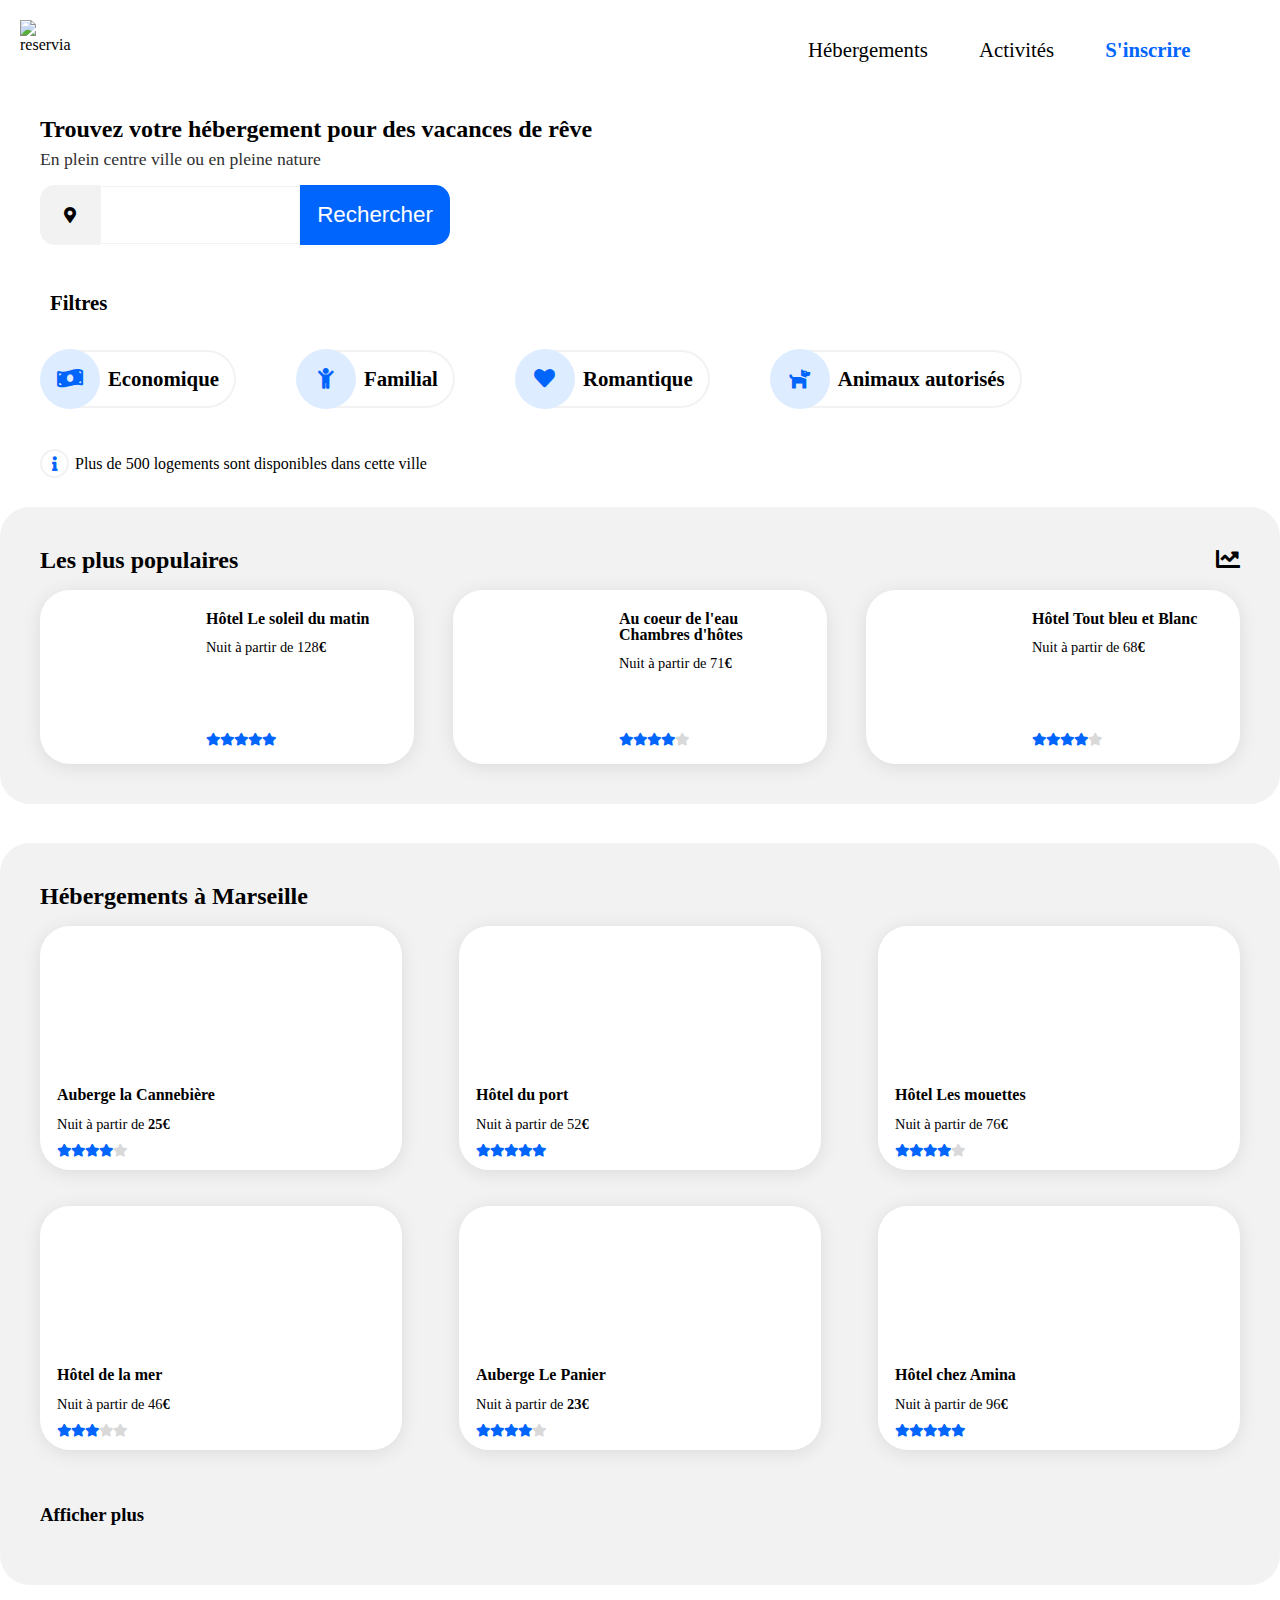
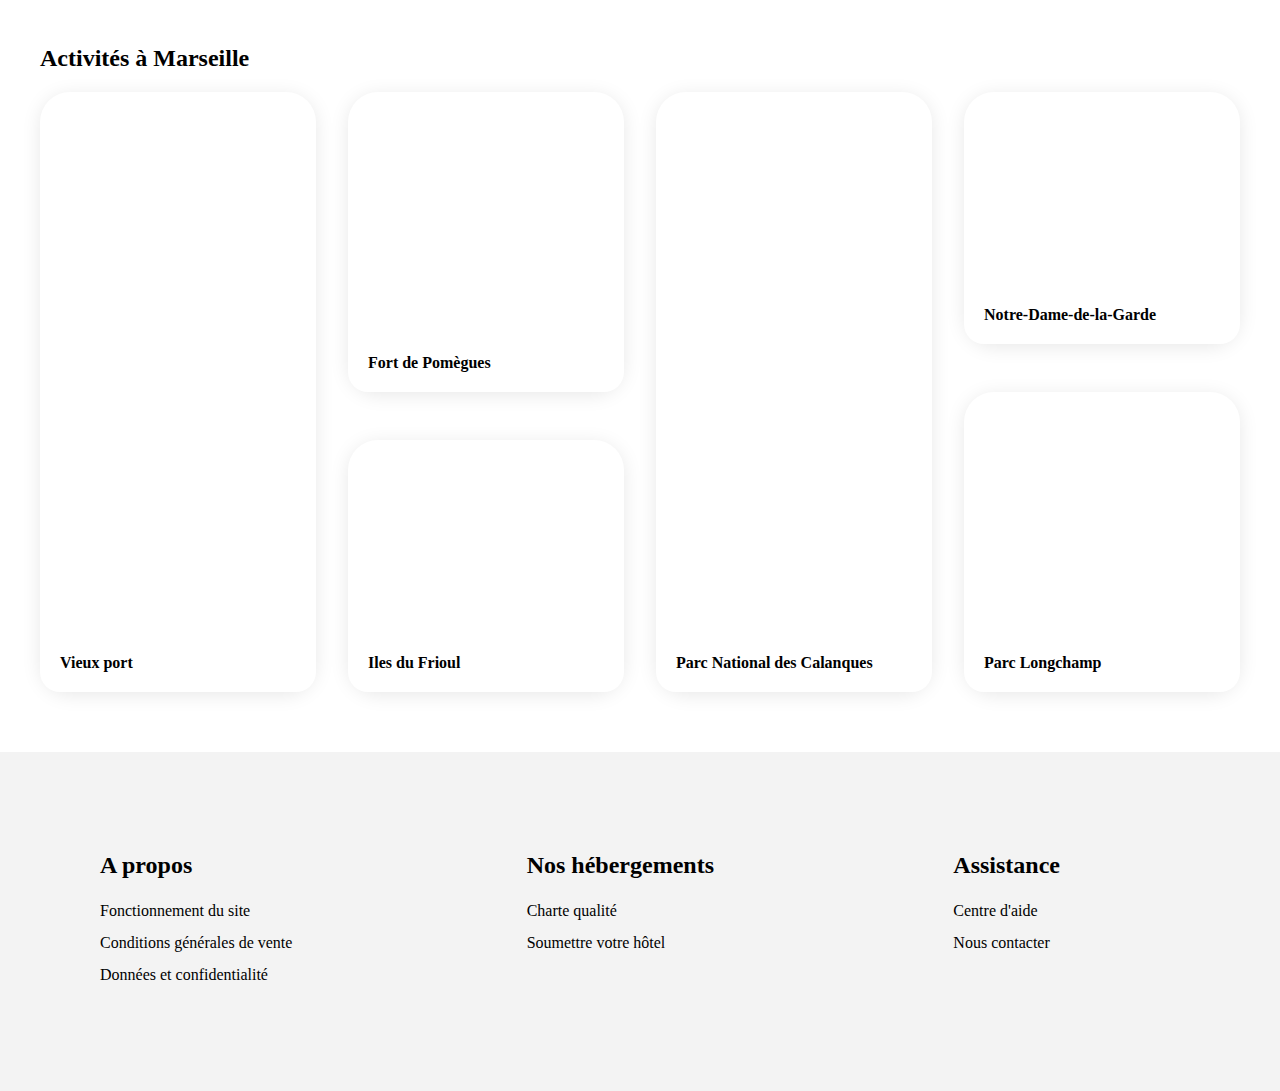
==== index.html @ 56b211d0 "Fin responsive mobile/tablette" ====
<!doctype html>
<html lang="fr">
<head>
  <meta charset="utf-8">
  <meta name="viewport" content="width=device-width,initial-scale=1" /> 
  <title>Réservia</title>
  <link rel="stylesheet" href="style.css">
  <link rel="stylesheet" href="https://cdnjs.cloudflare.com/ajax/libs/font-awesome/5.9.0/css/all.min.css" crossorigin="anonymous"> <!--fontawesome-->
</head>
<header>
    <img id="logo" src="images/logo/Reservia@3x.png" alt="reservia">
    <nav id="nav">
        <a class="menu-link" href="#1" >Hébergements</a>
        <a class="menu-link" href="#2" >Activités</a>
        <a id="inscription" href="#3" >S'inscrire</a>
    </nav>
    <nav id="menu-mobile">
        <div>
            <img id="logo-mobile" src="images/logo/Reservia@3x.png" alt="reservia">
            <a id="inscription-mobile" href="#3" >S'inscrire</a>
        </div>
        <div>
            <a class="menu-link" href="#1" >Hébergements</a>
            <a class="menu-link" href="#2" >Activités</a>
        </div>
    </nav>
</header>
<body>
    <div class="corps">
        <h1>Trouvez votre hébergement pour des vacances de rêve</h1>
        <h2 id="centre-ville">En plein centre ville ou en pleine nature</h2>
        <div id="recherche">
            <div id="pos"><i class="fas fa-map-marker-alt"></i></div>
            <label for="site-search"></label>
            <input type="search" id="site-search" name="q"
            aria-label="Search through site content">
            <button id="btn-rechercher"><span id="search-1">Rechercher</span> <span id="search-2"><i class="fas fa-search"></i></span></button>
        </div>
        <section class="section_filtre">
            <h1 class="filtre_title">Filtres</h1>
            <div class="economique">
                <i class="fas fa-money-bill-wave"></i>
                <p>Economique</p>
            </div>
            <div class="familial">
                <i class="fas fa-child"></i>
                <p>Familial</p>
            </div>
            <div class="romantique">
                <i class="fas fa-heart"></i>
                <p>Romantique</p>
            </div>
            <div class="animaux_autorises">
                <i class="fas fa-dog"></i>
                <p>Animaux autorisés</p>
            </div>
        </section>
        <div class="infos-logements">
            <p class="contain-icone-infos"><i class="fas fa-info" id="icone-infos"></i></p>
            <p>Plus de 500 logements sont disponibles dans cette ville</p>
        </div>
        <div class="part-1" id="1">
            <section class="section_hebergements">
                <h1>Hébergements à Marseille</h1>
                <div class="liste-hebergements">
                    <article>
                        <div id="img-hebergements-1"></div>
                        <div class="description-hebergements">
                            <h2>Auberge la Cannebière</h2>
                            <p>Nuit à partir de <strong>25€</strong></p>
                            <div class="etoiles">
                                <i class="fas fa-star"></i>
                                <i class="fas fa-star"></i>
                                <i class="fas fa-star"></i>
                                <i class="fas fa-star"></i>
                                <div class="etoiles-grises"><i class="fas fa-star"></i></div>
                            </div>
                        </div>
                    </article>
                    <article>
                        <div id="img-hebergements-2"></div>
                        <div class="description-hebergements">
                            <h2>Hôtel du port</h2>
                            <p>Nuit à partir de 52<strong>€</strong></p>
                            <div class="etoiles">
                                <i class="fas fa-star"></i>
                                <i class="fas fa-star"></i>
                                <i class="fas fa-star"></i>
                                <i class="fas fa-star"></i>
                                <i class="fas fa-star"></i>
                            </div>
                        </div>
                    </article>
                    <article>
                        <div id="img-hebergements-3"></div>
                        <div class="description-hebergements">
                            <h2>Hôtel Les mouettes</h2>
                            <p>Nuit à partir de 76<strong>€</strong></p>
                            <div class="etoiles">
                                <i class="fas fa-star"></i>
                                <i class="fas fa-star"></i>
                                <i class="fas fa-star"></i>
                                <i class="fas fa-star"></i>
                                <div class="etoiles-grises"><i class="fas fa-star"></i></div>
                            </div>
                        </div>
                    </article>
                    <article>
                        <div id="img-hebergements-4"></div>
                        <div class="description-hebergements">
                            <h2>Hôtel de la mer</h2>
                            <p>Nuit à partir de 46<strong>€</strong></p>
                            <div class="etoiles">
                                <i class="fas fa-star"></i>
                                <i class="fas fa-star"></i>
                                <i class="fas fa-star"></i>
                                <div class="etoiles-grises"><i class="fas fa-star"></i></div>
                                <div class="etoiles-grises"><i class="fas fa-star"></i></div>
                            </div>
                        </div>
                    </article>
                    <article>
                        <div id="img-hebergements-5"></div>
                        <div class="description-hebergements">
                            <h2>Auberge Le Panier</h2>
                            <p>Nuit à partir de <strong>23€</strong></p>
                            <div class="etoiles">
                                <i class="fas fa-star"></i>
                                <i class="fas fa-star"></i>
                                <i class="fas fa-star"></i>
                                <i class="fas fa-star"></i>
                                <div class="etoiles-grises"><i class="fas fa-star"></i></div>
                            </div>
                        </div>
                    </article>
                    <article>
                        <div id="img-hebergements-6"></div>
                        <div class="description-hebergements">
                            <h2>Hôtel chez Amina</h2>
                            <p>Nuit à partir de 96<strong>€</strong></p>
                            <div class="etoiles">
                                <i class="fas fa-star"></i>
                                <i class="fas fa-star"></i>
                                <i class="fas fa-star"></i>
                                <i class="fas fa-star"></i>
                                <i class="fas fa-star"></i>
                            </div>
                        </div>
                    </article>
                </div>
                <a href="#"><h3>Afficher plus</h3></a>
            </section>
            <section class="section_populaires">
                <div class="header-populaire">
                    <h1>Les plus populaires</h1>
                    <a href="#"><i class="fas fa-chart-line"></i></a>
                </div>
                <div class="liste-populaires">
                    <article>
                        <div id="img-populaires-1"></div>
                        <div class="description-populaires">
                            <h2>Hôtel Le soleil du matin</h2>
                            <p>Nuit à partir de 128<strong>€</strong></p>
                            <div class="etoiles">
                                <i class="fas fa-star"></i>
                                <i class="fas fa-star"></i>
                                <i class="fas fa-star"></i>
                                <i class="fas fa-star"></i>
                                <i class="fas fa-star"></i>
                            </div>
                        </div>
                    </article>
                    <article>
                        <div id="img-populaires-2"></div>
                        <div class="description-populaires">
                            <h2>Au coeur de l'eau Chambres d'hôtes</h2>
                            <p>Nuit à partir de 71<strong>€</strong></p>
                            <div class="etoiles">
                                <i class="fas fa-star"></i>
                                <i class="fas fa-star"></i>
                                <i class="fas fa-star"></i>
                                <i class="fas fa-star"></i>
                                <div class="etoiles-grises"><i class="fas fa-star"></i></div>
                            </div>
                        </div>
                    </article>
                    <article>
                        <div id="img-populaires-3"></div>
                        <div class="description-populaires">
                            <h2>Hôtel Tout bleu et Blanc</h2>
                            <p>Nuit à partir de 68<strong>€</strong></p>
                            <div class="etoiles">
                                <i class="fas fa-star"></i>
                                <i class="fas fa-star"></i>
                                <i class="fas fa-star"></i>
                                <i class="fas fa-star"></i>
                                <div class="etoiles-grises"><i class="fas fa-star"></i></div>
                            </div>
                        </div>
                    </article>
                </div>
            </section>
        </div>
        <div class="part-2" id="2">
            <h2 id="title-act-mars">Activités à Marseille</h2>
            <section class="act-mars">
                <article id="bck-img-act-1" class="art-act">
                    <div class="description-activites">
                        <h2>Vieux port</h2>
                    </div>
                </article>
                <article class="art-act-demi">
                    <div id="bck-img-act-2" class="act-demi-1">
                        <div class="description-activites">
                            <h2>Fort de Pomègues</h2>
                    </div>
                </div>
                <div id="bck-img-act-3" class="act-demi-2">
                    <div class="description-activites">
                        <h2>Iles du Frioul</h2>
                    </div>
                </div>
                </article>
                <article id="bck-img-act-4" class="art-act">
                    <div class="description-activites">
                        <h2>Parc National des Calanques</h2>
                    </div>
                </article>
                <article class="art-act-demi">
                    <div id="bck-img-act-5" class="act-demi-2-2">
                        <div class="description-activites">
                            <h2>Notre-Dame-de-la-Garde</h2>
                        </div>
                    </div>
                    <div id="bck-img-act-6" class="act-demi-1-2">
                        <div class="description-activites">
                            <h2>Parc Longchamp</h2>
                    </div>
                </div>
                </article>
            </section>
        </div>
    </div>
</body>
<footer>
    <nav class="footer-menu">
        <h1>A propos</h1>
        <ul>
            <li><a href="#">Fonctionnement du site</a></li>
            <li><a href="#">Conditions générales de vente</a></li>
            <li><a href="#">Données et confidentialité</a></li>
          </ul>
    </nav>
    <nav class="footer-menu">
        <h1>Nos hébergements</h1>
        <ul>
            <li><a href="#">Charte qualité</a></li>
            <li><a href="#">Soumettre votre hôtel</a></li>
          </ul>   
    </nav>    <nav class="footer-menu">
        <h1>Assistance</h1>
        <ul>
            <li><a href="#">Centre d'aide</a></li>
            <li><a href="#">Nous contacter</a></li>
          </ul>
    </nav>
</footer>
</html>
---- style.css ----
html, header, body, footer {
    margin:0;
    padding:0;
    font-family: 'Raleway';
    max-width: 100vw;
}

/* DEBUT FONTS*/

@font-face {
    font-family: 'Raleway';
    src: url('fonts/Raleway-Regular.ttf') format('truetype');
    font-weight: normal;
    font-style: normal;
}

@font-face {
    font-family: 'Raleway';
    src: url('fonts/Raleway-Bold.ttf') format('truetype');
    font-weight: bold;
    font-style: normal;
}

/* FIN FONTS*/

/*DEBUT HEADER*/

header {
    height:100px;
    display: flex;
    flex-direction: row;
}

#logo {
    height:auto;
    width:auto;
    margin:20px;
    object-fit: contain;
}

#nav {
    width:100%;
    height:100%;
    display: flex;
    flex-direction: row;
    justify-content: flex-end;

}

#nav a {
   height:100%;
   display: flex;
   align-items: center;
   justify-content: center;
   padding:0 2vw 0 2vw;
   font-size: 1.3em;
}

.menu-link, #inscription {
    text-decoration: none;
    color:black;
}
.menu-link:hover, #inscription:hover {
    color:#0065FC;
}

#inscription {
    color:#0065FC;
    margin-right:5vw;
    font-weight: bold;
}

.menu-link:hover {
    border-top: solid #0065FC;
}

/*FIN HEADER*/

/*DEBUT BODY*/

.corps {
    margin: 0 6vw 0 6vw;
}

h1 {
    font-size: 1.5em;
    font-weight: bold;
}

#centre-ville {
    color:rgb(48, 48, 48);
    font-size: 1.1em;
    font-weight: normal;
    margin-top:-10px;
}

#recherche {
    display: flex;
    flex-direction: row;
    align-items: center;   
}

#pos {
    background-color: #f2f2f2;
    width:60px;
    min-width: 60px;
    height:60px;
    display: flex;
    align-items: center;
    justify-content: center;
    border-top-left-radius: 15px;
    border-bottom-left-radius: 15px;
}

#icone-pos {
    width:25%;
    height:auto;
}

#site-search {
    height:58px;
    border-right-style: none;
    border-left-style: none;
    width:13vw; 
    min-width: 200px;
    border:1px solid #f2f2f2;
    font-size:1.1em;
    padding-left:15px;
    font-weight:bold;
}

#btn-rechercher {
    background-color: #0065FC;
    border-top-right-radius: 15px;
    border-bottom-right-radius: 15px;
    width:max-content;
    min-width: 150px;
    height:inherit;
    color:white;
    font-size:1.4em;
    height:60px;
    padding:15px;
    border:none;
}

#btn-rechercher:hover{
    background-color: #3284ff;
    cursor:  pointer;
}

.filtre_title {
    font-size: 1.3em;
    padding: 20px;
    padding-left:10px;
    padding-right:0;
}

.section_filtre {
    display: flex;
    flex-direction: row;
    flex-wrap: wrap; 
    margin-top:1%;
    align-items: center;
}

.economique, .familial, .romantique, .animaux_autorises {
    display: flex;
    align-items: center;
    margin-left:30px;
    height:max-content;
}

.economique .fas, .familial .fas, .romantique .fas, .animaux_autorises .fas {
    padding: 20px;
    color: #0065FC;
    border-radius: 30px;
    background-color:#DEECFF;
    width:20px;
    height:20px;
    display: flex;
    justify-content: center;
    font-size: 1.3em;
    margin-right:-30px;
    z-index:2;
}

.economique:hover .fas, .familial:hover .fas, .romantique:hover .fas, .animaux_autorises:hover .fas {
    background-color:#0065FC;
    color:#DEECFF;
    transition: 0.3s;
}

.economique p, .familial p, .romantique p, .animaux_autorises p {
    padding-left:38px;
    padding-right: 15px;
    padding-top:15px;
    padding-bottom:15px;
    font-weight: bold;
    font-size: 1.3em;
    border:solid #f2f2f2 2px;
    border-left:none;
    border-top-right-radius:30px;
    border-bottom-right-radius:30px;
    z-index:1;
    white-space: nowrap;
    margin:0;
}

#icone-infos {
    border:solid #f2f2f2 2px;
    border-radius: 30px;
    width:25px;
    height:25px;
    color: #0065FC;
    display: flex;
    justify-content: center;
    align-items: center;
    font-size: 0.9em;
}

.contain-icone-infos {
    width:max-content;
    margin-right:0.5%
}

.infos-logements {
    display: flex;
    align-items: center;
    margin-bottom: 1%;
}

.part-1 {
    display: flex;
    flex-direction: row;
}

.section_hebergements {
    background-color:#f2f2f2;
    border-radius: 30px;
    height:650px;
    padding:40px;
    margin-right:3%;
    width:100%;
}

.section_hebergements > h1:nth-child(1) {
    margin-top: 0;
    }

.liste-hebergements  {
    display: flex;
    flex-wrap:wrap;
    justify-content: space-between;
}

.liste-hebergements article {
    width: 29%;
    height: 230px;
    padding:7px;
    margin-bottom:3%;
    background-color: white;
    border-radius: 30px;
    float:left;
}

#img-hebergements-1, #img-hebergements-2, #img-hebergements-3, #img-hebergements-4, #img-hebergements-5, #img-hebergements-6 {
    background-position: center;
    object-fit: cover;
    background-size: cover;
    width:100%;
    height:65%;
    border-top-right-radius: 20px;
    border-top-left-radius: 20px;
}

#img-hebergements-1 {
    background-image: url(images/hebergements/2_large/marcus-loke-WQJvWU_HZFo-unsplash.jpg);
}

#img-hebergements-2 {
    background-image: url(images/hebergements/2_large/fred-kleber-gTbaxaVLvsg-unsplash.jpg);
}

#img-hebergements-3 {
    background-image: url(images/hebergements/2_large/reisetopia-B8WIgxA_PFU-unsplash.jpg);
}

#img-hebergements-4 {
    background-image: url(images/hebergements/2_large/annie-spratt-Eg1qcIitAuA-unsplash.jpg);
}

#img-hebergements-5 {
    background-image: url(images/hebergements/2_large/nicate-lee-kT-ZyaiwBe0-unsplash.jpg);
}

#img-hebergements-6 {
    background-image: url(images/hebergements/2_large/febrian-zakaria-M6S1WvfW68A-unsplash.jpg);
}

.etoiles {
    display: flex;
    flex-direction: row;
    color: #0065FC;
    margin-top: auto;
}

.etoiles-grises {
    display: flex;
    flex-direction: row;
    color: #D9D9DA;
}

.description-hebergements {
    padding-top:0px;
    padding-left:10px;
    padding-bottom:10px;
    padding-right:10px;
    margin:0;
}

.description-hebergements h2 {
    font-size:1em;
    line-height: 1em;
    margin-top:5px;
}

.description-hebergements p {
    font-size:0.9em;
    line-height: 0.9em;
}

.etoiles .fas {
    font-size:0.8em;
}

.section_populaires {
    background-color:#f2f2f2;
    border-radius: 30px;
    height:650px;
    padding:40px;
    width:40%;
}

.section_populaires a, .section_hebergements a {
    color: black;
    text-decoration: none;
}

.liste-populaires  {
    display: flex;
    flex-direction: column;
    justify-content: space-between;
    height: 600px;
}

.header-populaire {
    display: flex;
    flex-direction: row;
    justify-content: space-between;
}

.header-populaire > h1 {
    margin-top: 0;
    }

.header-populaire .fas {
    font-size: 1.5em;
    display: flex;
    align-items: center;
}

#img-populaires-1, #img-populaires-2, #img-populaires-3 {
    width:40%;
    height:100%;
    border-bottom-left-radius: 20px;
    border-top-left-radius: 20px;
    background-size: cover;
    background-position: center;
    
}

#img-populaires-1 {
    background-image: url(images/hebergements/2_large/emile-guillemot-Bj_rcSC5XfE-unsplash.jpg);
}
#img-populaires-2 {
    background-image: url(images/hebergements/2_large/aw-creative-VGs8z60yT2c-unsplash.jpg);
}
#img-populaires-3 {
    background-image: url(images/hebergements/2_large/febrian-zakaria-sjvU0THccQA-unsplash.jpg);
}

.description-populaires {
    display: inline-flex;
    flex-direction: column;
    padding-top:0px;
    padding-left:20px;
    padding-bottom:10px;
    padding-right:10px;
    margin:0;
    width:55%
}

.description-populaires h2 {
    font-size:1em;
    line-height: 1em;
}

.description-populaires p {
    font-size:0.9em;
    line-height: 1em;
    margin-top: 0;
}

.liste-populaires article {
    height: 160px;
    padding:7px;
    background-color: white;
    border-radius: 30px;
    display: flex;
    flex-direction: row;
}

.act-mars {
    display: flex;
    flex-direction: row;
    justify-content: space-between;
    margin-bottom: 5%;
}

#title-act-mars {
  margin-top: 5%;  
}

.art-act {
    height:600px;
    display: flex;
    flex-direction: column;
    justify-content: end;
}

#bck-img-act-1, #bck-img-act-2, #bck-img-act-3, #bck-img-act-4, #bck-img-act-5, #bck-img-act-6 {
    background-position: center;
    background-size: cover; 
    display: flex;
    flex-direction: column-reverse;
    justify-content: end;
    border-radius: 30px;
}

#bck-img-act-2, #bck-img-act-6 {
    height: 50%;
}

#bck-img-act-3, #bck-img-act-5 {
    height: 42%;
}

#bck-img-act-1 {
    background-image:url(images/activites/3_medium/reno-laithienne-QUgJhdY5Fyk-unsplash.jpg) ;
}
#bck-img-act-2 {
    background-image:url(images/activites/3_medium/paul-hermann-QFTrLdQIRhI-unsplash.jpg) ;
}
#bck-img-act-3 {
    background-image:url(images/activites/3_medium/kevin-hikari-rV_Qd1l-VXg-unsplash.jpg) ;
}
#bck-img-act-4 {
    background-image:url(images/activites/3_medium/kilyan-sockalingum-NR8-cBCN3aI-unsplash.jpg) ;
}
#bck-img-act-5 {
    background-image:url(images/activites/3_medium/florian-wehde-xW9e8gdotxI-unsplash.jpg) ;
}
#bck-img-act-6 {
    background-image:url(images/activites/3_medium/lena-paulin-wH2-EJoDcV0-unsplash.jpg) ;
}

.img-activites {
    width:100%;
    height: 100%;
    object-fit: cover;
    border-top-left-radius: 30px;
    border-top-right-radius: 30px;
}

.description-activites {
    padding: 20px;
    background-color: white;
    border-bottom-right-radius: 20px;
    border-bottom-left-radius: 20px;
}

.description-activites h2 {
    font-size: 1em;
    margin: 0;
}

.art-act-demi {
    display: flex;
    flex-direction: column;
    justify-content: space-between;
    height:600px;
}

.img-activites-demi-grand, .img-activites-demi-petit {
    width:100%;
    object-fit: cover;
    border-top-left-radius: 30px;
    border-top-right-radius: 30px;
}

.act-demi-1 {
    height: 50%;
}
.act-demi-1-2 {
    height: 50%;
    justify-content: end;
    display: flex;
    flex-direction: column;
}

.act-demi-2 {
    display: flex;
    flex-direction: column;
    justify-content: end;
    height: 50%;
}
.act-demi-2-2 {
    display: flex;
    flex-direction: column;
    justify-content: start;
    height: 50%;
}

.img-activites-demi-grand {
    height: 80%;
}
.img-activites-demi-petit {
    height: 65%;
}

.art-act, .art-act-demi {
    width: 23%;
    border-radius: 30px;
}

.liste-hebergements article, .liste-populaires article, .art-act, .act-demi-1, .act-demi-2, .act-demi-2-2, .act-demi-1-2 {
    -webkit-box-shadow: 0px 3px 20px -1px rgba(0,0,0,0.1);
    -moz-box-shadow: 0px 3px 20px -1px rgba(0,0,0,0.1);
    box-shadow: 0px 3px 20px -1px rgba(0,0,0,0.1);
}

article:hover, .act-demi-1:hover, .act-demi-2:hover, .act-demi-1-2:hover, .act-demi-2-2:hover, .economique, .familial, .romantique, .animaux_autorises {
    cursor:pointer;
}

.art-act-demi:hover {
    cursor:auto;
}

/*FIN BODY*/

/*DEBUT FOOTER*/

footer {
    background-color: #F3F3F3;
    height:max-content;
    display: flex;
}

.footer-menu {
    width:33%;
    padding-left: 100px;
    padding-top: 100px;
    padding-bottom: 100px;
}

footer h1 {
    margin-top: 0;
}

ul, li {
    margin-left: 0;
    margin-bottom:0;
    padding-left: 0;
    list-style: none;
    line-height: 2em;
  }

footer a {
    color: black;
    text-decoration: none;
}

footer a:hover {
    font-weight: bold;
}

/*FIN FOOTER*/

/*DEBUT RESPONSIVE*/

@media screen and (max-width: 1300px ) {
    .section_hebergements {
        order:2;
        margin-right: 0;
        margin-top:3%;
    }
    .section_activites {
        order:1;
    }
    .filtre_title {
        width:100%;
    }
    .part-1 {
        flex-direction:column;
    }
    .section_populaires, .section_hebergements {
        height:max-content;
        width:inherit;
    }
    .liste-populaires {
        height:max-content;
        flex-direction: row;
    }
    .liste-populaires article {
        width:30%;
    }
    .corps {
        margin:0;
    }
    .economique, .familial, .romantique, .animaux_autorises {
        margin-left:0; 
        margin-right:5%; 
        margin-bottom:2%;
    }
    .corps > h1, .corps > h2, #recherche, .section_filtre, .infos-logements, .part-2 {
        padding-left:40px;
        padding-right:40px;
    }
}

@media screen and (min-width: 768px ) {
    #menu-mobile, #search-2 {
        display: none;
    }
}

@media screen and (max-width: 768px ) {
    #nav {
        display: none;
    }
    header {
        height: 200px; 
    }
    #logo {
        display: none;
    }
    #menu-mobile {
        width:100%;
        height:100%;
        display: flex;
        flex-direction: column;
    }
    #menu-mobile a {
        height:100%;
        display: flex;
        align-items: center;
        justify-content: center;
        padding:0 2vw 0 2vw;
        font-size: 1.3em;
    }
    #logo-mobile {
        height: 70%;
        width:auto;
        margin:20px;
        margin-left: 6vw;
        object-fit: contain;
    }
    #menu-mobile > div:nth-child(1) {
        width: 100%;
        height: 50%;
        display: flex;
        justify-content: space-between;
    }
    #menu-mobile > div:nth-child(1) > a:nth-child(2) {
        width: max-content;
        margin-right: 6vw;
        font-size: 1.2em;
    }
    #menu-mobile > div:nth-child(2) {
        display: flex;
        justify-content: center;
        margin-top: 3%;
        height: 50%;
    }
    #menu-mobile > div:nth-child(2) > a:nth-child(1), #menu-mobile > div:nth-child(2) > a:nth-child(2) {
        width: 50%;
        font-size: 1.2em;
        border-bottom: solid#f2f2f2;
        border-top:none;
    }
    #menu-mobile > div:nth-child(2) > a:nth-child(1):hover, #menu-mobile > div:nth-child(2) > a:nth-child(2):hover {
        border-bottom: 2px solid #0065FC;
    }
    .corps {
        margin-top:5%;
    }

    .section_hebergements {
        order:2;
        margin-right: 0;
        margin-top:3%;
        background-color: white;
    }
    .section_activites {
        order:1;
    }
    footer{
        flex-direction: column;
        padding-bottom: 50px;
    }
    .footer-menu {
        width:auto;
        padding-bottom: 0;
        padding-left: 10%;
        padding-top:10%;
    }
    #search-2 {
        display: none;
    }
    .liste-populaires {
        flex-direction: column;
    }
    .liste-populaires article {
        width:100%;
        margin-bottom:5%;
    }
    .section_populaires {
        border-radius: 0;
    }
    .act-mars {
        flex-wrap: wrap;
    }
    .part-2 article {
        width:48%;
        margin-bottom:5%;
    }
    .liste-hebergements {
        flex-direction: column;
     }
     .liste-populaires article {
         width:inherit;
     }
     .liste-hebergements article {
         width:inherit;
     }
     .section_hebergements {
         padding:5%;
     }
}

@media screen and (max-width: 425px ) {
    #search-1 {
        display: none;
    }
    #search-2 {
        display: block;
    }
    #btn-rechercher {
        width:60px;
        min-width: 60px;
    }
    #site-search {
        width:100%;
    }
    #pos {
        width:60px;
    }
    #site-search {
        width: 100%; 
        min-width: 0;
    }
    .corps > h1, .corps > h2, #recherche, .section_filtre, .infos-logements, .part-2 {
        padding-left:5%;
        padding-right:5%;
    }
    .section_populaires {
        padding:5%;
    }
    .liste-populaires article {
        width:inherit;
    }
    #menu-mobile > div:nth-child(2) > a:nth-child(1), #menu-mobile > div:nth-child(2) > a:nth-child(2) {
        font-size :0.9em;
        height:50px;
    }
    #menu-mobile > div:nth-child(2) {
        height:20%;
        margin-top:0;
    }
    #logo-mobile {
        width:30%;
        margin:3%;
    }
    #menu-mobile > div:nth-child(1) {
        height:70px;
    }
    #menu-mobile > div:nth-child(1) > a:nth-child(2) {
        font-size: 0.9em;
    }
    #menu-mobile {
        height:max-content;
    }
    header {
        height:max-content;
    }
    .part-2 article {
        width:100%;
    }
    #bck-img-act-1, #bck-img-act-2, #bck-img-act-3, #bck-img-act-4, #bck-img-act-5, #bck-img-act-6{
        height:244px;
    }
    .art-act-demi {
        height:max-content;
    }
    .part-2 article {
        margin-bottom: 10%;
    }
    #bck-img-act-2, #bck-img-act-5 {
        margin-bottom: 10%;
    }
    .liste-hebergements article {
        margin-top: 5%;
    }
}

#inscription-mobile {
    text-decoration: none;
    color:black;
}
#inscription-mobile:hover {
    color:#0065FC;
}

#inscription-mobile {
    color:#0065FC;
    margin-right:5vw;
    font-weight: bold;
}
/*FIN RESPONSIVE*/

/* responsive fonctionne mais pas en selectionnant "ipad", "iphone" etc --> viewport */
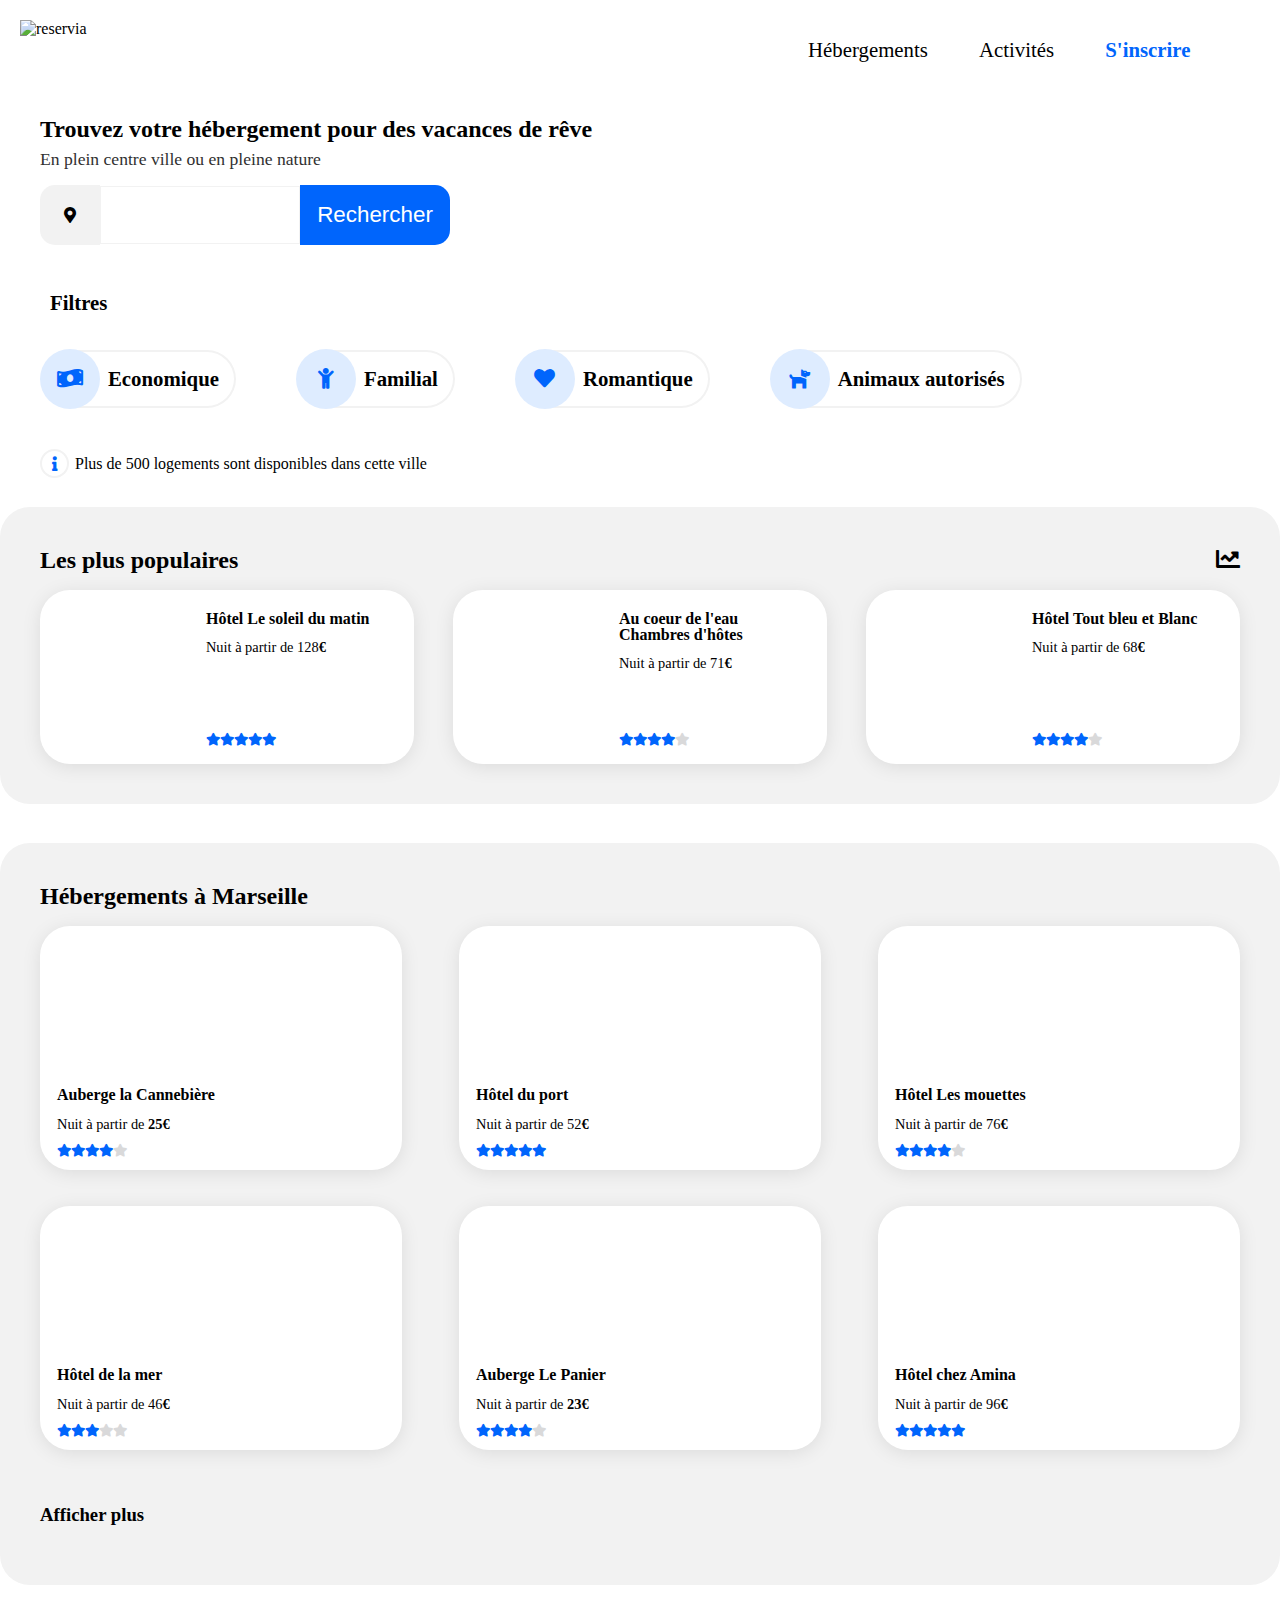
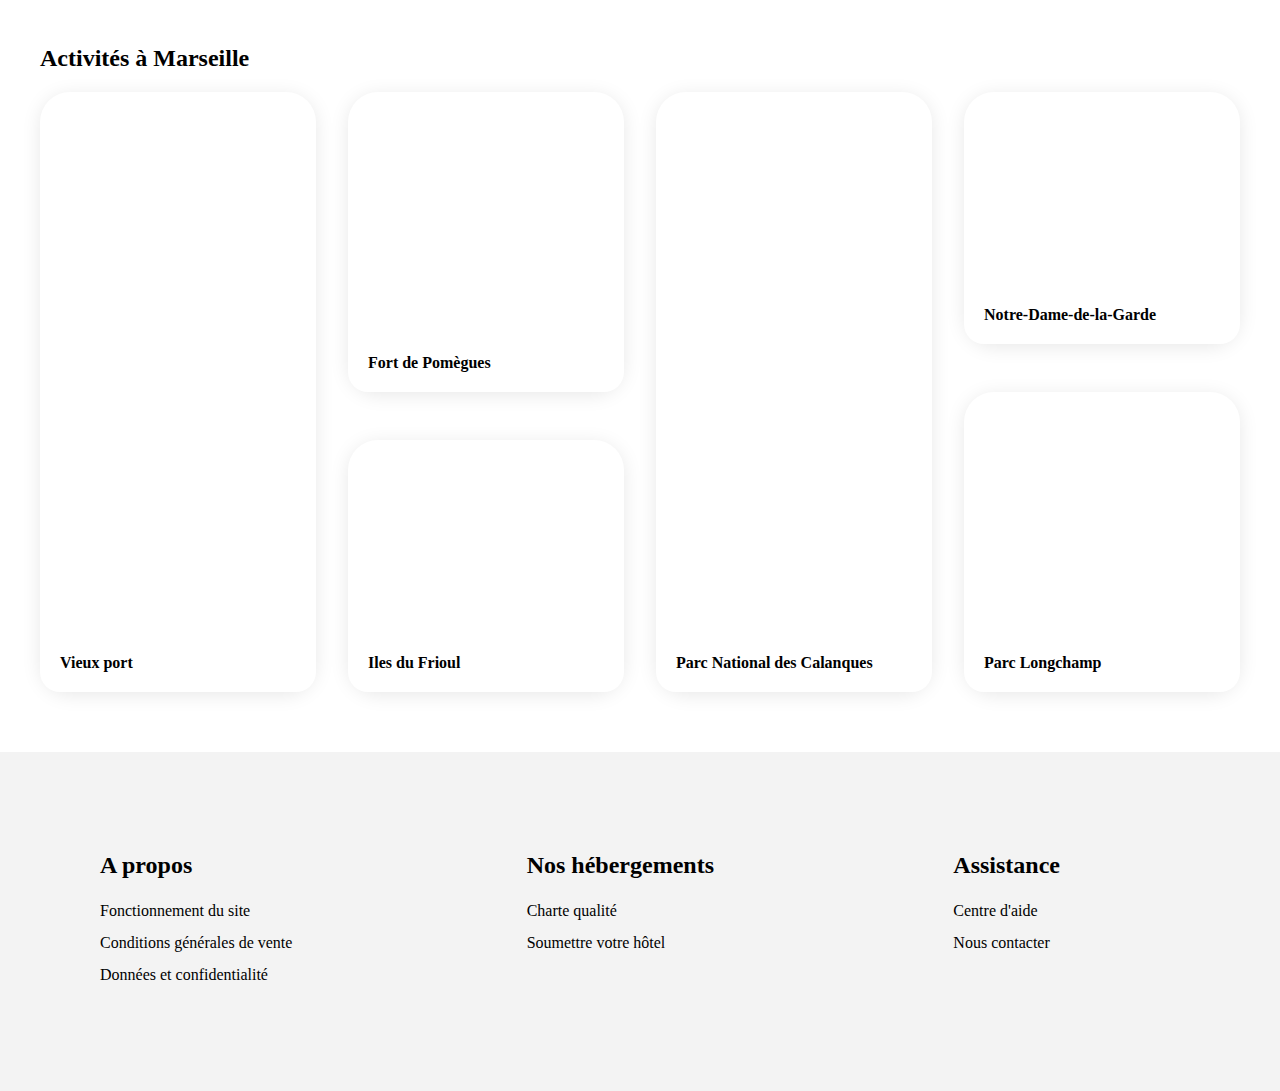
==== commit 93d1face: "Corrections" ====
--- a/index.html
+++ b/index.html
@@ -1,11 +1,30 @@
 <!doctype html>
 <html lang="fr">
 <head>
-  <meta charset="utf-8">
-  <meta name="viewport" content="width=device-width,initial-scale=1" /> 
-  <title>Réservia</title>
-  <link rel="stylesheet" href="style.css">
-  <link rel="stylesheet" href="https://cdnjs.cloudflare.com/ajax/libs/font-awesome/5.9.0/css/all.min.css" crossorigin="anonymous"> <!--fontawesome-->
+    <meta charset="utf-8">
+    <meta name="viewport" content="width=device-width,initial-scale=1" /> 
+    <title>Réservia</title>
+    <link rel="stylesheet" href="style.css">
+    <link rel="stylesheet" href="https://cdnjs.cloudflare.com/ajax/libs/font-awesome/5.9.0/css/all.min.css" crossorigin="anonymous"> <!--fontawesome-->
+    <!--Début favicon-->
+    <link rel="apple-touch-icon" sizes="57x57" href="images/fav/apple-icon-57x57.png">
+    <link rel="apple-touch-icon" sizes="60x60" href="images/fav/apple-icon-60x60.png">
+    <link rel="apple-touch-icon" sizes="72x72" href="images/fav/apple-icon-72x72.png">
+    <link rel="apple-touch-icon" sizes="76x76" href="images/fav/apple-icon-76x76.png">
+    <link rel="apple-touch-icon" sizes="114x114" href="images/fav/apple-icon-114x114.png">
+    <link rel="apple-touch-icon" sizes="120x120" href="images/fav/apple-icon-120x120.png">
+    <link rel="apple-touch-icon" sizes="144x144" href="images/fav/apple-icon-144x144.png">
+    <link rel="apple-touch-icon" sizes="152x152" href="images/fav/apple-icon-152x152.png">
+    <link rel="apple-touch-icon" sizes="180x180" href="images/fav/apple-icon-180x180.png">
+    <link rel="icon" type="image/png" sizes="192x192"  href="images/fav/android-icon-192x192.png">
+    <link rel="icon" type="image/png" sizes="32x32" href="images/fav/favicon-32x32.png">
+    <link rel="icon" type="image/png" sizes="96x96" href="images/fav/favicon-96x96.png">
+    <link rel="icon" type="image/png" sizes="16x16" href="images/fav/favicon-16x16.png">
+    <link rel="manifest" href="images/fav/manifest.json">
+    <meta name="msapplication-TileColor" content="#ffffff">
+    <meta name="msapplication-TileImage" content="images/fav/ms-icon-144x144.png">
+    <meta name="theme-color" content="#ffffff">
+    <!--Fin favicon-->
 </head>
 <header>
     <img id="logo" src="images/logo/Reservia@3x.png" alt="reservia">
--- a/style.css
+++ b/style.css
@@ -7,6 +7,7 @@
 
 /* DEBUT FONTS*/
 
+/*Regular*/
 @font-face {
     font-family: 'Raleway';
     src: url('fonts/Raleway-Regular.ttf') format('truetype');
@@ -14,6 +15,7 @@
     font-style: normal;
 }
 
+/*Bold*/
 @font-face {
     font-family: 'Raleway';
     src: url('fonts/Raleway-Bold.ttf') format('truetype');
@@ -274,27 +276,27 @@
 }
 
 #img-hebergements-1 {
-    background-image: url(images/hebergements/2_large/marcus-loke-WQJvWU_HZFo-unsplash.jpg);
+    background-image: url(images/hebergements/3_medium/marcus-loke-WQJvWU_HZFo-unsplash.jpg);
 }
 
 #img-hebergements-2 {
-    background-image: url(images/hebergements/2_large/fred-kleber-gTbaxaVLvsg-unsplash.jpg);
+    background-image: url(images/hebergements/3_medium/fred-kleber-gTbaxaVLvsg-unsplash.jpg);
 }
 
 #img-hebergements-3 {
-    background-image: url(images/hebergements/2_large/reisetopia-B8WIgxA_PFU-unsplash.jpg);
+    background-image: url(images/hebergements/3_medium/reisetopia-B8WIgxA_PFU-unsplash.jpg);
 }
 
 #img-hebergements-4 {
-    background-image: url(images/hebergements/2_large/annie-spratt-Eg1qcIitAuA-unsplash.jpg);
+    background-image: url(images/hebergements/3_medium/annie-spratt-Eg1qcIitAuA-unsplash.jpg);
 }
 
 #img-hebergements-5 {
-    background-image: url(images/hebergements/2_large/nicate-lee-kT-ZyaiwBe0-unsplash.jpg);
+    background-image: url(images/hebergements/3_medium/nicate-lee-kT-ZyaiwBe0-unsplash.jpg);
 }
 
 #img-hebergements-6 {
-    background-image: url(images/hebergements/2_large/febrian-zakaria-M6S1WvfW68A-unsplash.jpg);
+    background-image: url(images/hebergements/3_medium/febrian-zakaria-M6S1WvfW68A-unsplash.jpg);
 }
 
 .etoiles {
@@ -380,13 +382,13 @@
 }
 
 #img-populaires-1 {
-    background-image: url(images/hebergements/2_large/emile-guillemot-Bj_rcSC5XfE-unsplash.jpg);
+    background-image: url(images/hebergements/3_medium/emile-guillemot-Bj_rcSC5XfE-unsplash.jpg);
 }
 #img-populaires-2 {
-    background-image: url(images/hebergements/2_large/aw-creative-VGs8z60yT2c-unsplash.jpg);
+    background-image: url(images/hebergements/3_medium/aw-creative-VGs8z60yT2c-unsplash.jpg);
 }
 #img-populaires-3 {
-    background-image: url(images/hebergements/2_large/febrian-zakaria-sjvU0THccQA-unsplash.jpg);
+    background-image: url(images/hebergements/3_medium/febrian-zakaria-sjvU0THccQA-unsplash.jpg);
 }
 
 .description-populaires {
@@ -557,6 +559,10 @@
     cursor:auto;
 }
 
+#logo {
+    width:30%;
+}
+
 /*FIN BODY*/
 
 /*DEBUT FOOTER*/
@@ -599,6 +605,7 @@
 
 /*DEBUT RESPONSIVE*/
 
+/*Desktop*/
 @media screen and (max-width: 1300px ) {
     .section_hebergements {
         order:2;
@@ -639,12 +646,12 @@
     }
 }
 
+/*Tablette*/
 @media screen and (min-width: 768px ) {
     #menu-mobile, #search-2 {
         display: none;
     }
 }
-
 @media screen and (max-width: 768px ) {
     #nav {
         display: none;
@@ -759,6 +766,7 @@
      }
 }
 
+/*Mobile*/
 @media screen and (max-width: 425px ) {
     #search-1 {
         display: none;
@@ -832,6 +840,53 @@
     .liste-hebergements article {
         margin-top: 5%;
     }
+
+    /*Changement résolution-img*/
+    #img-hebergements-1 {
+        background-image: url(images/hebergements/4_small/marcus-loke-WQJvWU_HZFo-unsplash.jpg);
+    }
+    #img-hebergements-2 {
+        background-image: url(images/hebergements/4_small/fred-kleber-gTbaxaVLvsg-unsplash.jpg);
+    }
+    #img-hebergements-3 {
+        background-image: url(images/hebergements/4_small/reisetopia-B8WIgxA_PFU-unsplash.jpg);
+    }
+    #img-hebergements-4 {
+        background-image: url(images/hebergements/4_small/annie-spratt-Eg1qcIitAuA-unsplash.jpg);
+    }
+    #img-hebergements-5 {
+        background-image: url(images/hebergements/4_small/nicate-lee-kT-ZyaiwBe0-unsplash.jpg);
+    }
+    #img-hebergements-6 {
+        background-image: url(images/hebergements/4_small/febrian-zakaria-M6S1WvfW68A-unsplash.jpg);
+    }
+    #img-populaires-1 {
+        background-image: url(images/hebergements/4_small/emile-guillemot-Bj_rcSC5XfE-unsplash.jpg);
+    }
+    #img-populaires-2 {
+        background-image: url(images/hebergements/4_small/aw-creative-VGs8z60yT2c-unsplash.jpg);
+    }
+    #img-populaires-3 {
+        background-image: url(images/hebergements/4_small/febrian-zakaria-sjvU0THccQA-unsplash.jpg);
+    }
+    #bck-img-act-1 {
+        background-image:url(images/activites/4_small/reno-laithienne-QUgJhdY5Fyk-unsplash.jpg) ;
+    }
+    #bck-img-act-2 {
+        background-image:url(images/activites/4_small/paul-hermann-QFTrLdQIRhI-unsplash.jpg) ;
+    }
+    #bck-img-act-3 {
+        background-image:url(images/activites/4_small/kevin-hikari-rV_Qd1l-VXg-unsplash.jpg) ;
+    }
+    #bck-img-act-4 {
+        background-image:url(images/activites/4_small/kilyan-sockalingum-NR8-cBCN3aI-unsplash.jpg) ;
+    }
+    #bck-img-act-5 {
+        background-image:url(images/activites/4_small/florian-wehde-xW9e8gdotxI-unsplash.jpg) ;
+    }
+    #bck-img-act-6 {
+        background-image:url(images/activites/4_small/lena-paulin-wH2-EJoDcV0-unsplash.jpg) ;
+    }
 }
 
 #inscription-mobile {
@@ -841,12 +896,9 @@
 #inscription-mobile:hover {
     color:#0065FC;
 }
-
 #inscription-mobile {
     color:#0065FC;
     margin-right:5vw;
     font-weight: bold;
 }
-/*FIN RESPONSIVE*/
-
-/* responsive fonctionne mais pas en selectionnant "ipad", "iphone" etc --> viewport */+/*FIN RESPONSIVE*/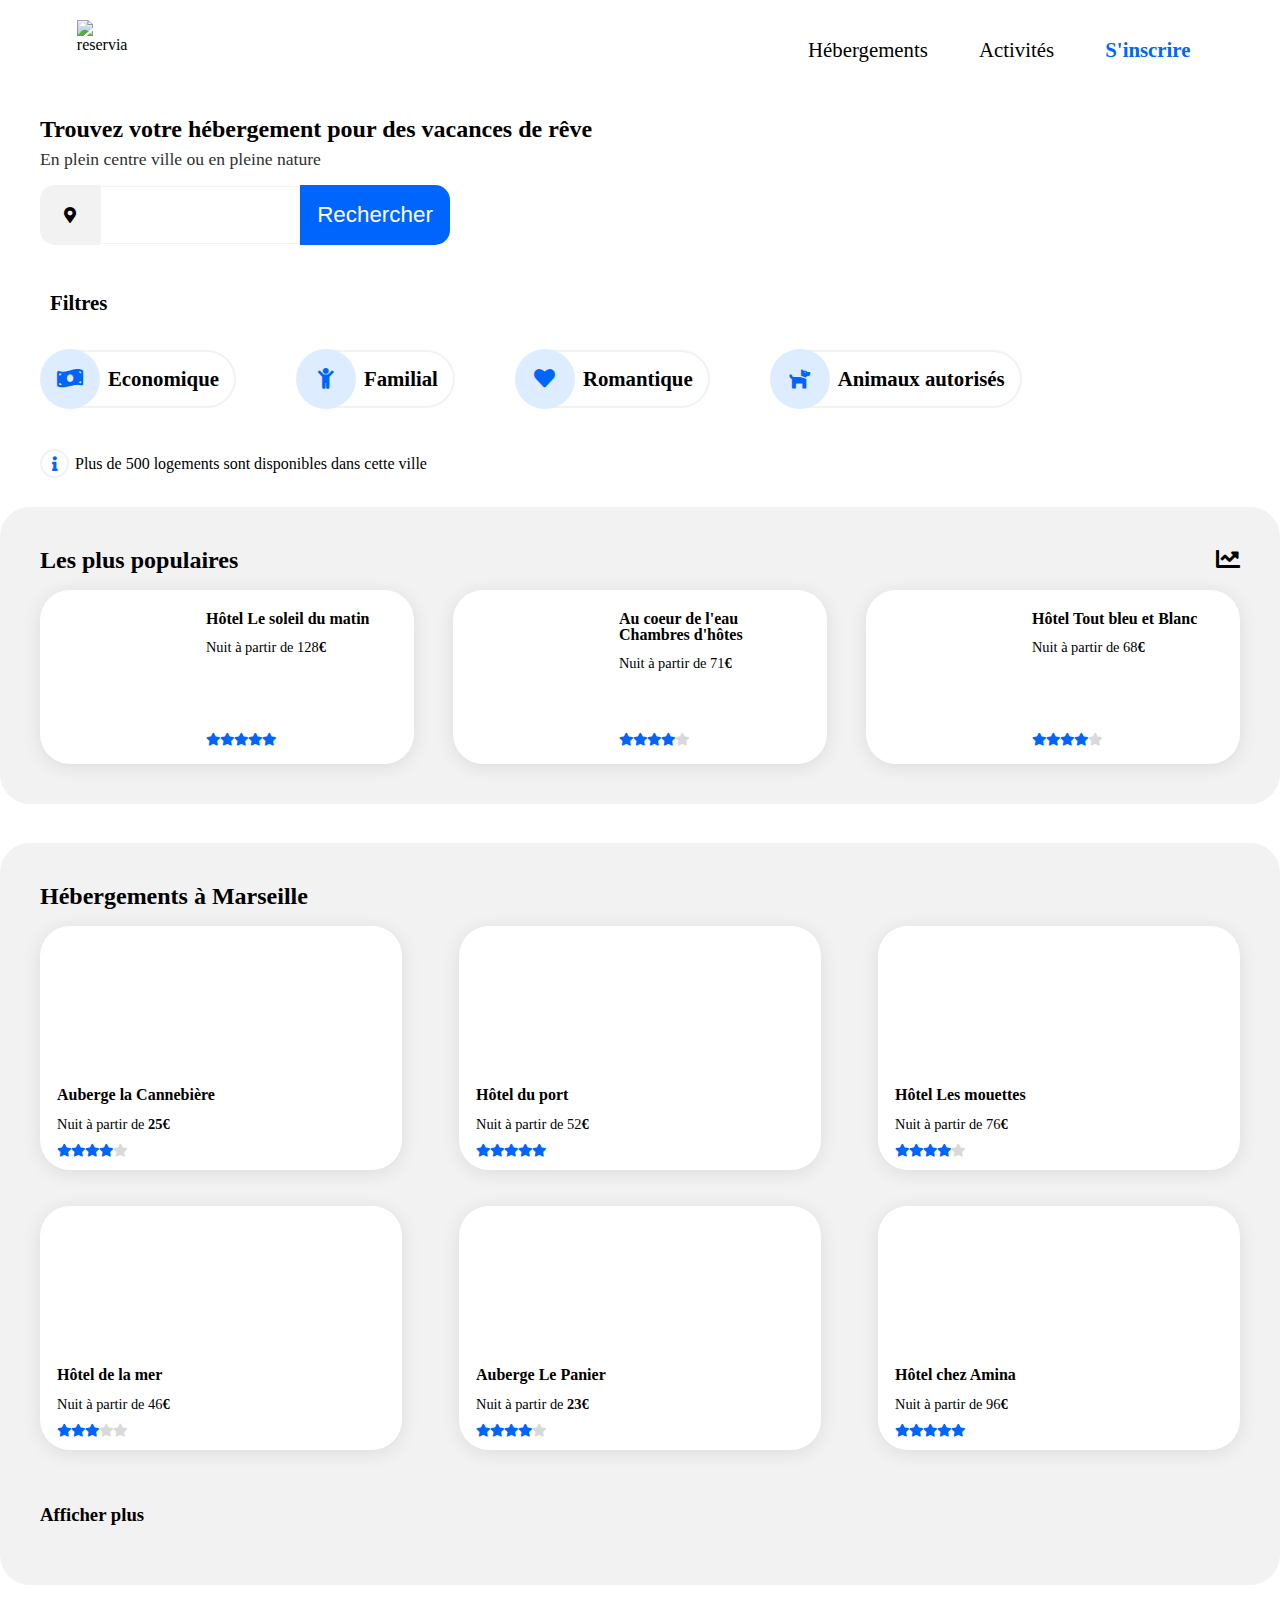
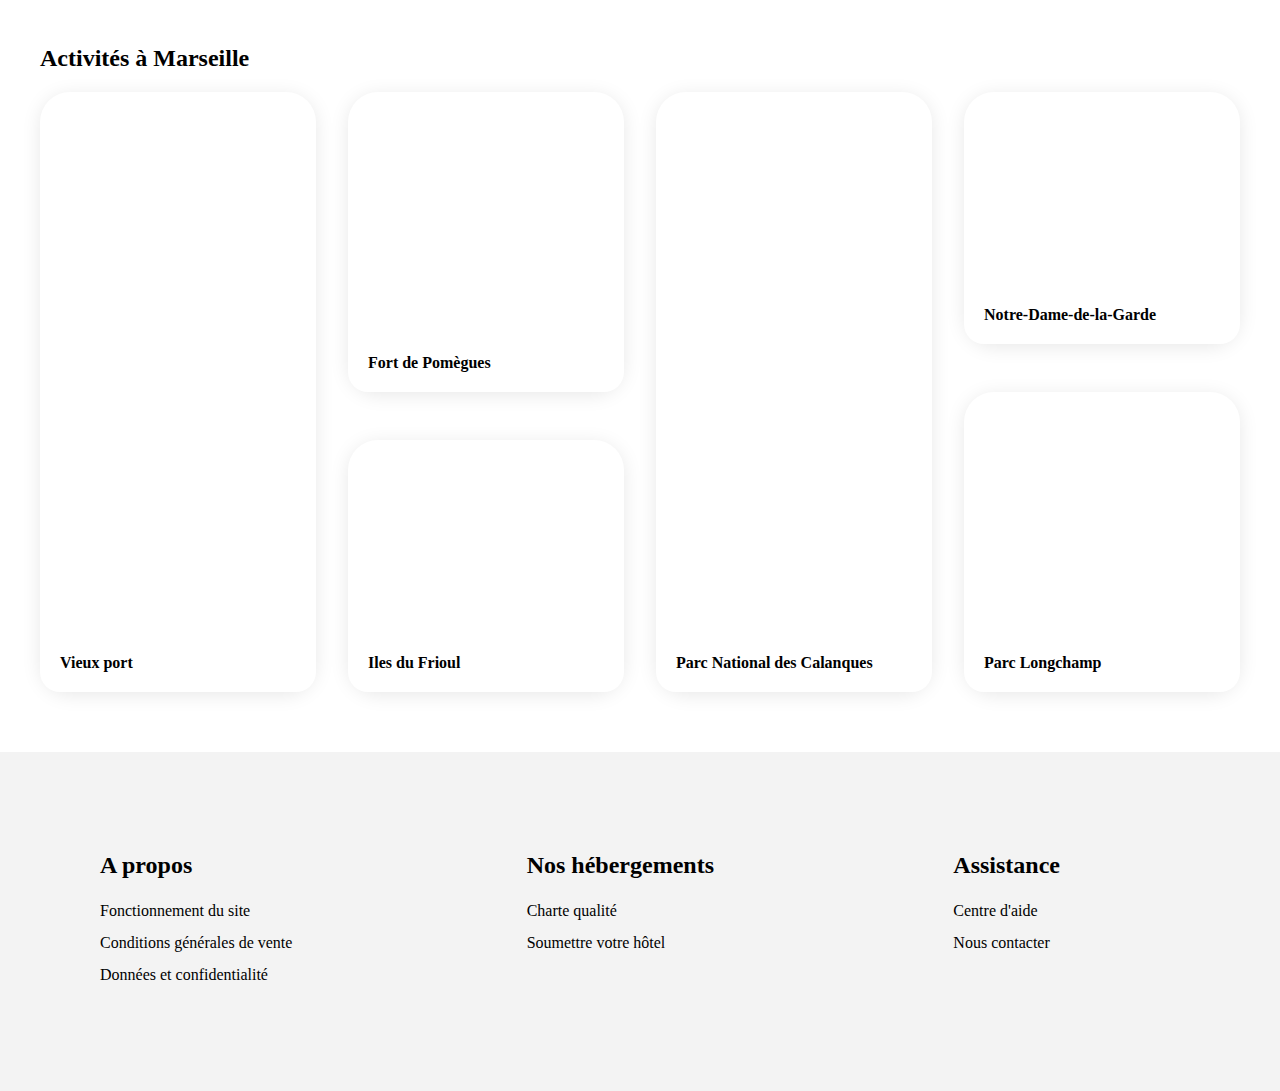
==== commit a2f9112c: "Réglage logo & mineurs" ====
--- a/index.html
+++ b/index.html
@@ -20,7 +20,6 @@
     <link rel="icon" type="image/png" sizes="32x32" href="images/fav/favicon-32x32.png">
     <link rel="icon" type="image/png" sizes="96x96" href="images/fav/favicon-96x96.png">
     <link rel="icon" type="image/png" sizes="16x16" href="images/fav/favicon-16x16.png">
-    <link rel="manifest" href="images/fav/manifest.json">
     <meta name="msapplication-TileColor" content="#ffffff">
     <meta name="msapplication-TileImage" content="images/fav/ms-icon-144x144.png">
     <meta name="theme-color" content="#ffffff">
@@ -33,7 +32,7 @@
         <a class="menu-link" href="#2" >Activités</a>
         <a id="inscription" href="#3" >S'inscrire</a>
     </nav>
-    <nav id="menu-mobile">
+    <nav id="menu-mobile"> <!--Début menu mobile/tablette-->
         <div>
             <img id="logo-mobile" src="images/logo/Reservia@3x.png" alt="reservia">
             <a id="inscription-mobile" href="#3" >S'inscrire</a>
@@ -42,20 +41,19 @@
             <a class="menu-link" href="#1" >Hébergements</a>
             <a class="menu-link" href="#2" >Activités</a>
         </div>
-    </nav>
+    </nav> <!--Fin menu mobile/tablette-->
 </header>
 <body>
     <div class="corps">
         <h1>Trouvez votre hébergement pour des vacances de rêve</h1>
         <h2 id="centre-ville">En plein centre ville ou en pleine nature</h2>
-        <div id="recherche">
+        <div id="recherche"> <!--Search bar-->
             <div id="pos"><i class="fas fa-map-marker-alt"></i></div>
             <label for="site-search"></label>
-            <input type="search" id="site-search" name="q"
-            aria-label="Search through site content">
-            <button id="btn-rechercher"><span id="search-1">Rechercher</span> <span id="search-2"><i class="fas fa-search"></i></span></button>
-        </div>
-        <section class="section_filtre">
+            <input type="search" id="site-search" name="q" aria-label="Search through site content">
+            <button id="btn-rechercher"><span id="search-1">Rechercher</span> <span id="search-2"><i class="fas fa-search"></i></span></button><!--Bouton de recherche-->
+        </div>
+        <section class="section_filtre"> <!--Filtes-->
             <h1 class="filtre_title">Filtres</h1>
             <div class="economique">
                 <i class="fas fa-money-bill-wave"></i>
@@ -79,6 +77,7 @@
             <p>Plus de 500 logements sont disponibles dans cette ville</p>
         </div>
         <div class="part-1" id="1">
+            <!--Début hébergements-->
             <section class="section_hebergements">
                 <h1>Hébergements à Marseille</h1>
                 <div class="liste-hebergements">
@@ -169,6 +168,8 @@
                 </div>
                 <a href="#"><h3>Afficher plus</h3></a>
             </section>
+            <!--Fin hébergements-->
+            <!--Début populaires-->
             <section class="section_populaires">
                 <div class="header-populaire">
                     <h1>Les plus populaires</h1>
@@ -219,9 +220,11 @@
                     </article>
                 </div>
             </section>
+            <!--Fin populaires-->
         </div>
         <div class="part-2" id="2">
             <h2 id="title-act-mars">Activités à Marseille</h2>
+            <!--Début activités-->
             <section class="act-mars">
                 <article id="bck-img-act-1" class="art-act">
                     <div class="description-activites">
@@ -254,10 +257,11 @@
                     <div id="bck-img-act-6" class="act-demi-1-2">
                         <div class="description-activites">
                             <h2>Parc Longchamp</h2>
-                    </div>
-                </div>
+                        </div>
+                    </div>
                 </article>
             </section>
+            <!--Fin activités-->
         </div>
     </div>
 </body>
@@ -268,20 +272,21 @@
             <li><a href="#">Fonctionnement du site</a></li>
             <li><a href="#">Conditions générales de vente</a></li>
             <li><a href="#">Données et confidentialité</a></li>
-          </ul>
+        </ul>
     </nav>
     <nav class="footer-menu">
         <h1>Nos hébergements</h1>
         <ul>
             <li><a href="#">Charte qualité</a></li>
             <li><a href="#">Soumettre votre hôtel</a></li>
-          </ul>   
-    </nav>    <nav class="footer-menu">
+        </ul>   
+    </nav>    
+    <nav class="footer-menu">
         <h1>Assistance</h1>
         <ul>
             <li><a href="#">Centre d'aide</a></li>
             <li><a href="#">Nous contacter</a></li>
-          </ul>
+        </ul>
     </nav>
 </footer>
 </html>--- a/style.css
+++ b/style.css
@@ -560,7 +560,9 @@
 }
 
 #logo {
-    width:30%;
+    width: max-content;
+    margin-left: 6vw;
+    object-position: left;
 }
 
 /*FIN BODY*/
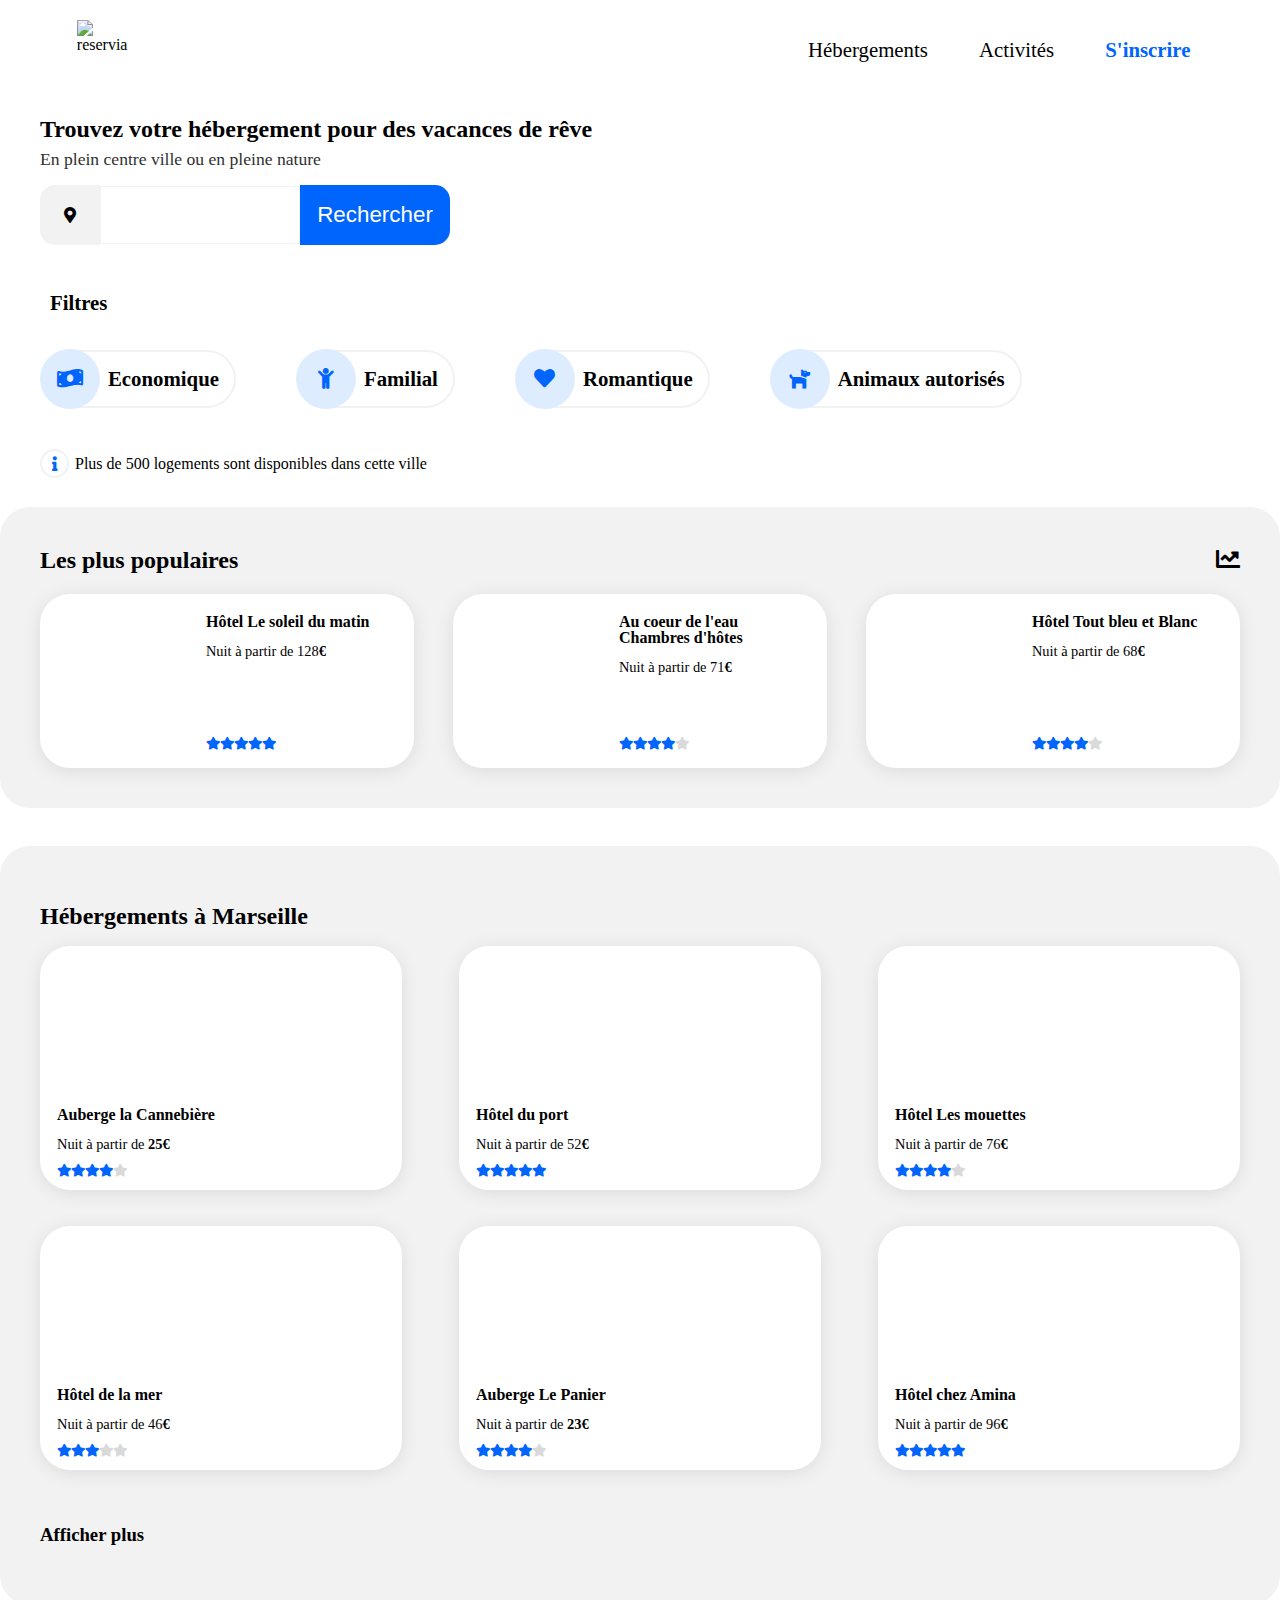
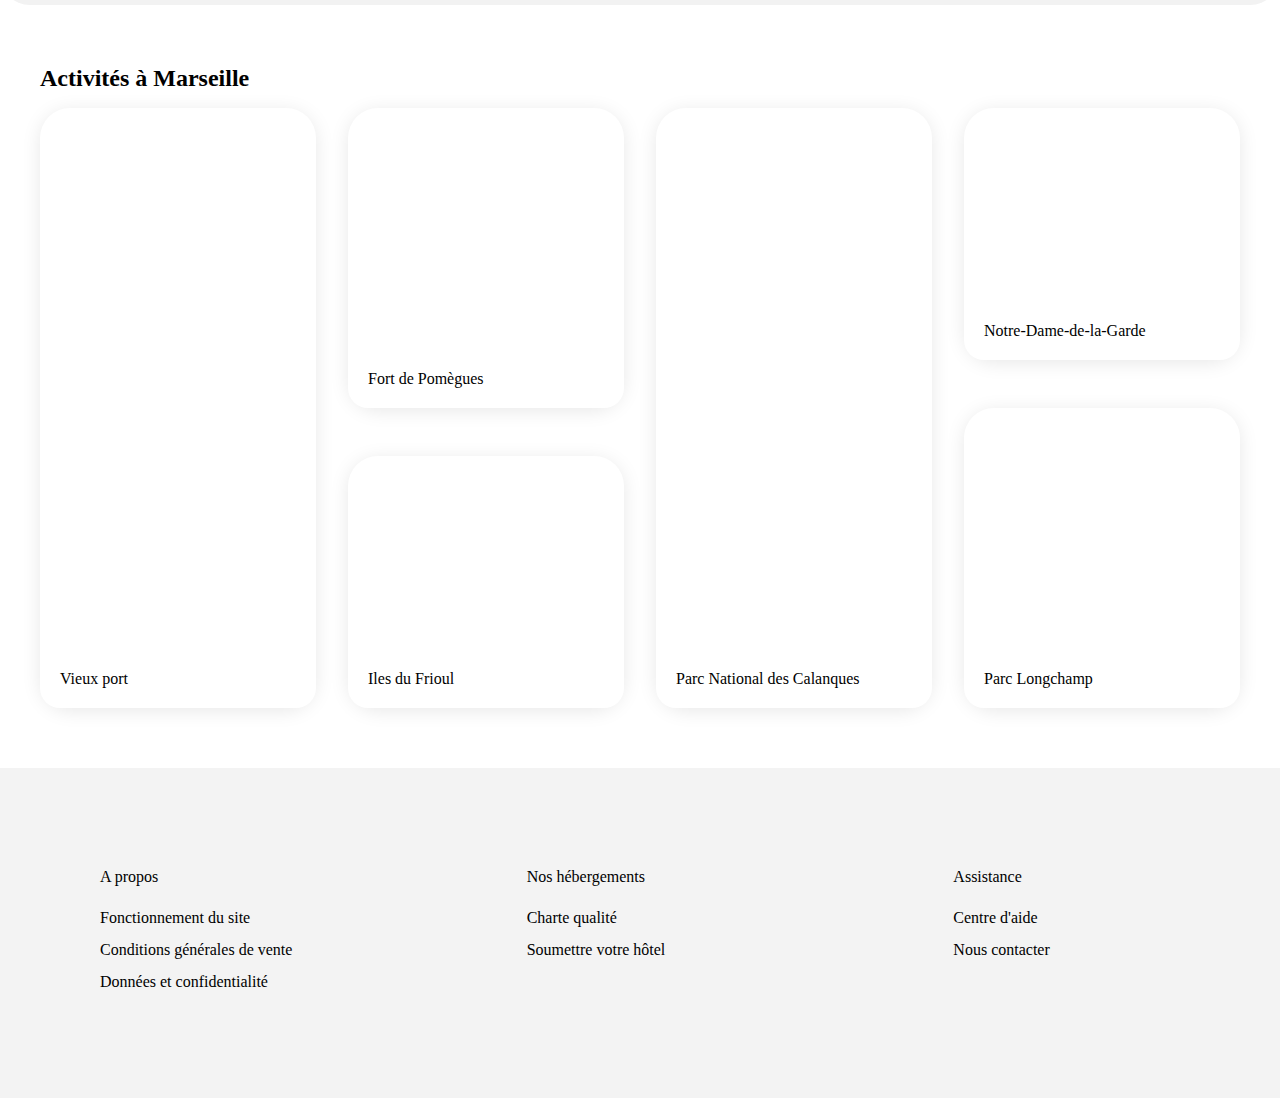
==== commit 3d07589e: "Suite corrections W3C" ====
--- a/index.html
+++ b/index.html
@@ -25,25 +25,25 @@
     <meta name="theme-color" content="#ffffff">
     <!--Fin favicon-->
 </head>
-<header>
-    <img id="logo" src="images/logo/Reservia@3x.png" alt="reservia">
-    <nav id="nav">
-        <a class="menu-link" href="#1" >Hébergements</a>
-        <a class="menu-link" href="#2" >Activités</a>
-        <a id="inscription" href="#3" >S'inscrire</a>
-    </nav>
-    <nav id="menu-mobile"> <!--Début menu mobile/tablette-->
-        <div>
-            <img id="logo-mobile" src="images/logo/Reservia@3x.png" alt="reservia">
-            <a id="inscription-mobile" href="#3" >S'inscrire</a>
-        </div>
-        <div>
+<body>
+    <header>
+        <img id="logo" src="images/logo/Reservia@3x.png" alt="reservia">
+        <nav id="nav">
             <a class="menu-link" href="#1" >Hébergements</a>
             <a class="menu-link" href="#2" >Activités</a>
-        </div>
-    </nav> <!--Fin menu mobile/tablette-->
-</header>
-<body>
+            <a id="inscription" href="#3" >S'inscrire</a>
+        </nav>
+        <nav id="menu-mobile"> <!--Début menu mobile/tablette-->
+            <div>
+                <img id="logo-mobile" src="images/logo/Reservia@3x.png" alt="reservia">
+                <a id="inscription-mobile" href="#3" >S'inscrire</a>
+            </div>
+            <div>
+                <a class="menu-link" href="#1" >Hébergements</a>
+                <a class="menu-link" href="#2" >Activités</a>
+            </div>
+        </nav> <!--Fin menu mobile/tablette-->
+    </header>
     <div class="corps">
         <h1>Trouvez votre hébergement pour des vacances de rêve</h1>
         <h2 id="centre-ville">En plein centre ville ou en pleine nature</h2>
@@ -172,7 +172,7 @@
             <!--Début populaires-->
             <section class="section_populaires">
                 <div class="header-populaire">
-                    <h1>Les plus populaires</h1>
+                    <h2>Les plus populaires</h2>
                     <a href="#"><i class="fas fa-chart-line"></i></a>
                 </div>
                 <div class="liste-populaires">
@@ -223,40 +223,40 @@
             <!--Fin populaires-->
         </div>
         <div class="part-2" id="2">
-            <h2 id="title-act-mars">Activités à Marseille</h2>
+            <h1 id="title-act-mars">Activités à Marseille</h1>
             <!--Début activités-->
             <section class="act-mars">
                 <article id="bck-img-act-1" class="art-act">
                     <div class="description-activites">
-                        <h2>Vieux port</h2>
+                        <p>Vieux port</p>
                     </div>
                 </article>
                 <article class="art-act-demi">
                     <div id="bck-img-act-2" class="act-demi-1">
                         <div class="description-activites">
-                            <h2>Fort de Pomègues</h2>
-                    </div>
+                            <p>Fort de Pomègues</p>
+                        </div>
                 </div>
                 <div id="bck-img-act-3" class="act-demi-2">
                     <div class="description-activites">
-                        <h2>Iles du Frioul</h2>
+                        <p>Iles du Frioul</p>
                     </div>
                 </div>
                 </article>
                 <article id="bck-img-act-4" class="art-act">
                     <div class="description-activites">
-                        <h2>Parc National des Calanques</h2>
+                        <p>Parc National des Calanques</p>
                     </div>
                 </article>
                 <article class="art-act-demi">
                     <div id="bck-img-act-5" class="act-demi-2-2">
                         <div class="description-activites">
-                            <h2>Notre-Dame-de-la-Garde</h2>
+                            <p>Notre-Dame-de-la-Garde</p>
                         </div>
                     </div>
                     <div id="bck-img-act-6" class="act-demi-1-2">
                         <div class="description-activites">
-                            <h2>Parc Longchamp</h2>
+                            <p>Parc Longchamp</p>
                         </div>
                     </div>
                 </article>
@@ -264,29 +264,29 @@
             <!--Fin activités-->
         </div>
     </div>
+    <footer>
+        <nav class="footer-menu">
+            <p>A propos</p>
+            <ul>
+                <li><a href="#">Fonctionnement du site</a></li>
+                <li><a href="#">Conditions générales de vente</a></li>
+                <li><a href="#">Données et confidentialité</a></li>
+            </ul>
+        </nav>
+        <nav class="footer-menu">
+            <p>Nos hébergements</p>
+            <ul>
+                <li><a href="#">Charte qualité</a></li>
+                <li><a href="#">Soumettre votre hôtel</a></li>
+            </ul>   
+        </nav>    
+        <nav class="footer-menu">
+            <p>Assistance</p>
+            <ul>
+                <li><a href="#">Centre d'aide</a></li>
+                <li><a href="#">Nous contacter</a></li>
+            </ul>
+        </nav>
+    </footer>
 </body>
-<footer>
-    <nav class="footer-menu">
-        <h1>A propos</h1>
-        <ul>
-            <li><a href="#">Fonctionnement du site</a></li>
-            <li><a href="#">Conditions générales de vente</a></li>
-            <li><a href="#">Données et confidentialité</a></li>
-        </ul>
-    </nav>
-    <nav class="footer-menu">
-        <h1>Nos hébergements</h1>
-        <ul>
-            <li><a href="#">Charte qualité</a></li>
-            <li><a href="#">Soumettre votre hôtel</a></li>
-        </ul>   
-    </nav>    
-    <nav class="footer-menu">
-        <h1>Assistance</h1>
-        <ul>
-            <li><a href="#">Centre d'aide</a></li>
-            <li><a href="#">Nous contacter</a></li>
-        </ul>
-    </nav>
-</footer>
 </html>--- a/style.css
+++ b/style.css
@@ -245,7 +245,7 @@
     width:100%;
 }
 
-.section_hebergements > h1:nth-child(1) {
+.section_hebergements > h2:nth-child(1) {
     margin-top: 0;
     }
 
@@ -361,7 +361,7 @@
     justify-content: space-between;
 }
 
-.header-populaire > h1 {
+.header-populaire > h2 {
     margin-top: 0;
     }
 
@@ -491,7 +491,7 @@
     border-bottom-left-radius: 20px;
 }
 
-.description-activites h2 {
+.description-activites p{
     font-size: 1em;
     margin: 0;
 }
@@ -582,7 +582,7 @@
     padding-bottom: 100px;
 }
 
-footer h1 {
+footer p {
     margin-top: 0;
 }
 
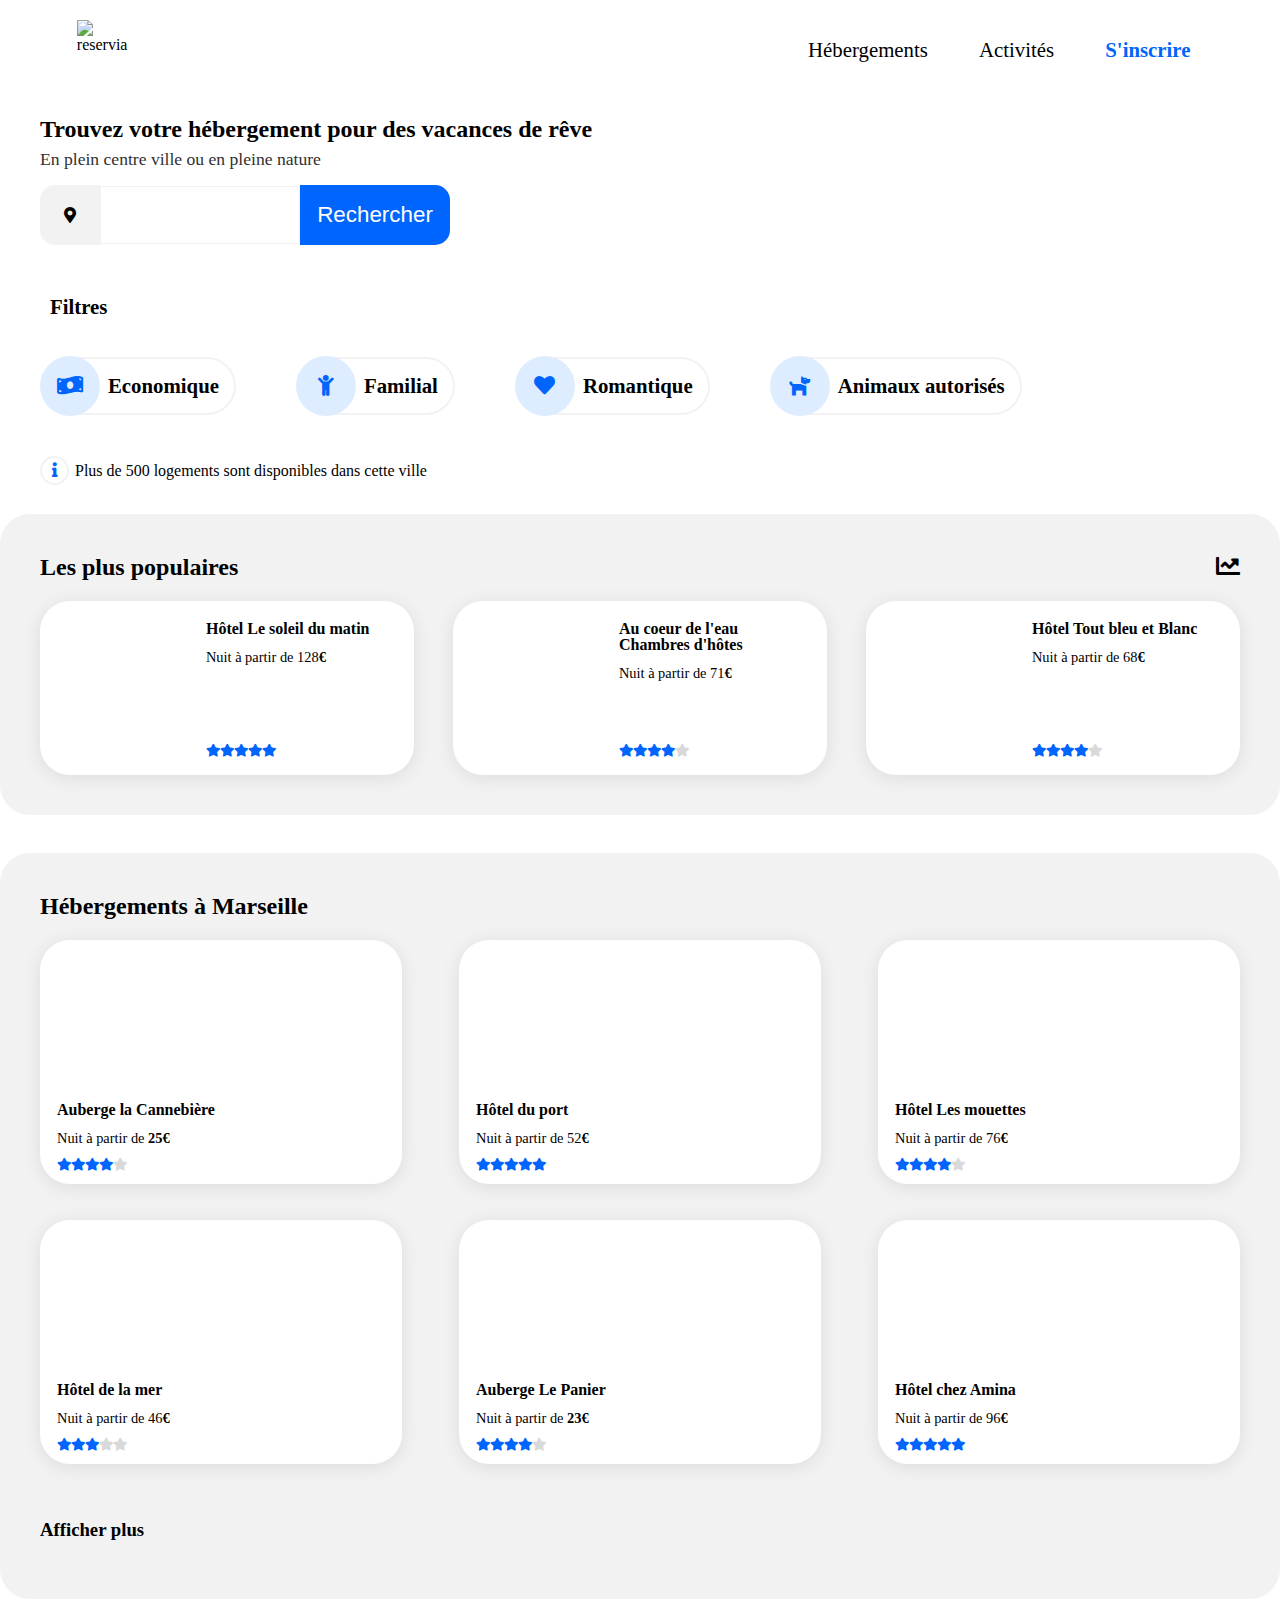
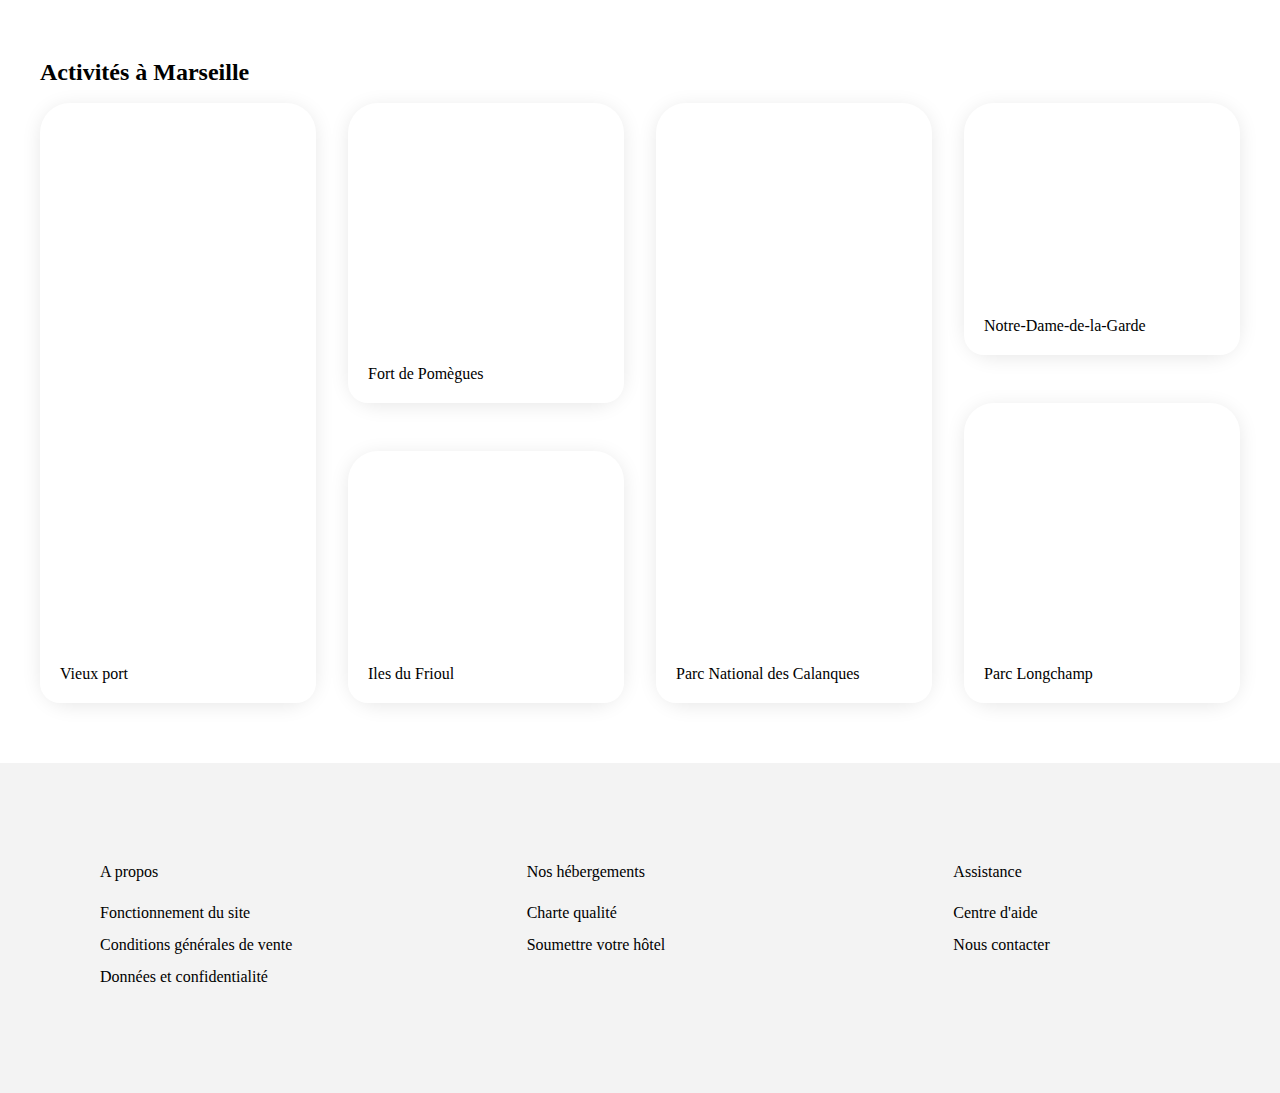
==== commit d5015364: "Suite test titres" ====
--- a/index.html
+++ b/index.html
@@ -54,7 +54,7 @@
             <button id="btn-rechercher"><span id="search-1">Rechercher</span> <span id="search-2"><i class="fas fa-search"></i></span></button><!--Bouton de recherche-->
         </div>
         <section class="section_filtre"> <!--Filtes-->
-            <h1 class="filtre_title">Filtres</h1>
+            <h2 class="filtre_title">Filtres</h2>
             <div class="economique">
                 <i class="fas fa-money-bill-wave"></i>
                 <p>Economique</p>
@@ -79,7 +79,7 @@
         <div class="part-1" id="1">
             <!--Début hébergements-->
             <section class="section_hebergements">
-                <h1>Hébergements à Marseille</h1>
+                <h2>Hébergements à Marseille</h2>
                 <div class="liste-hebergements">
                     <article>
                         <div id="img-hebergements-1"></div>
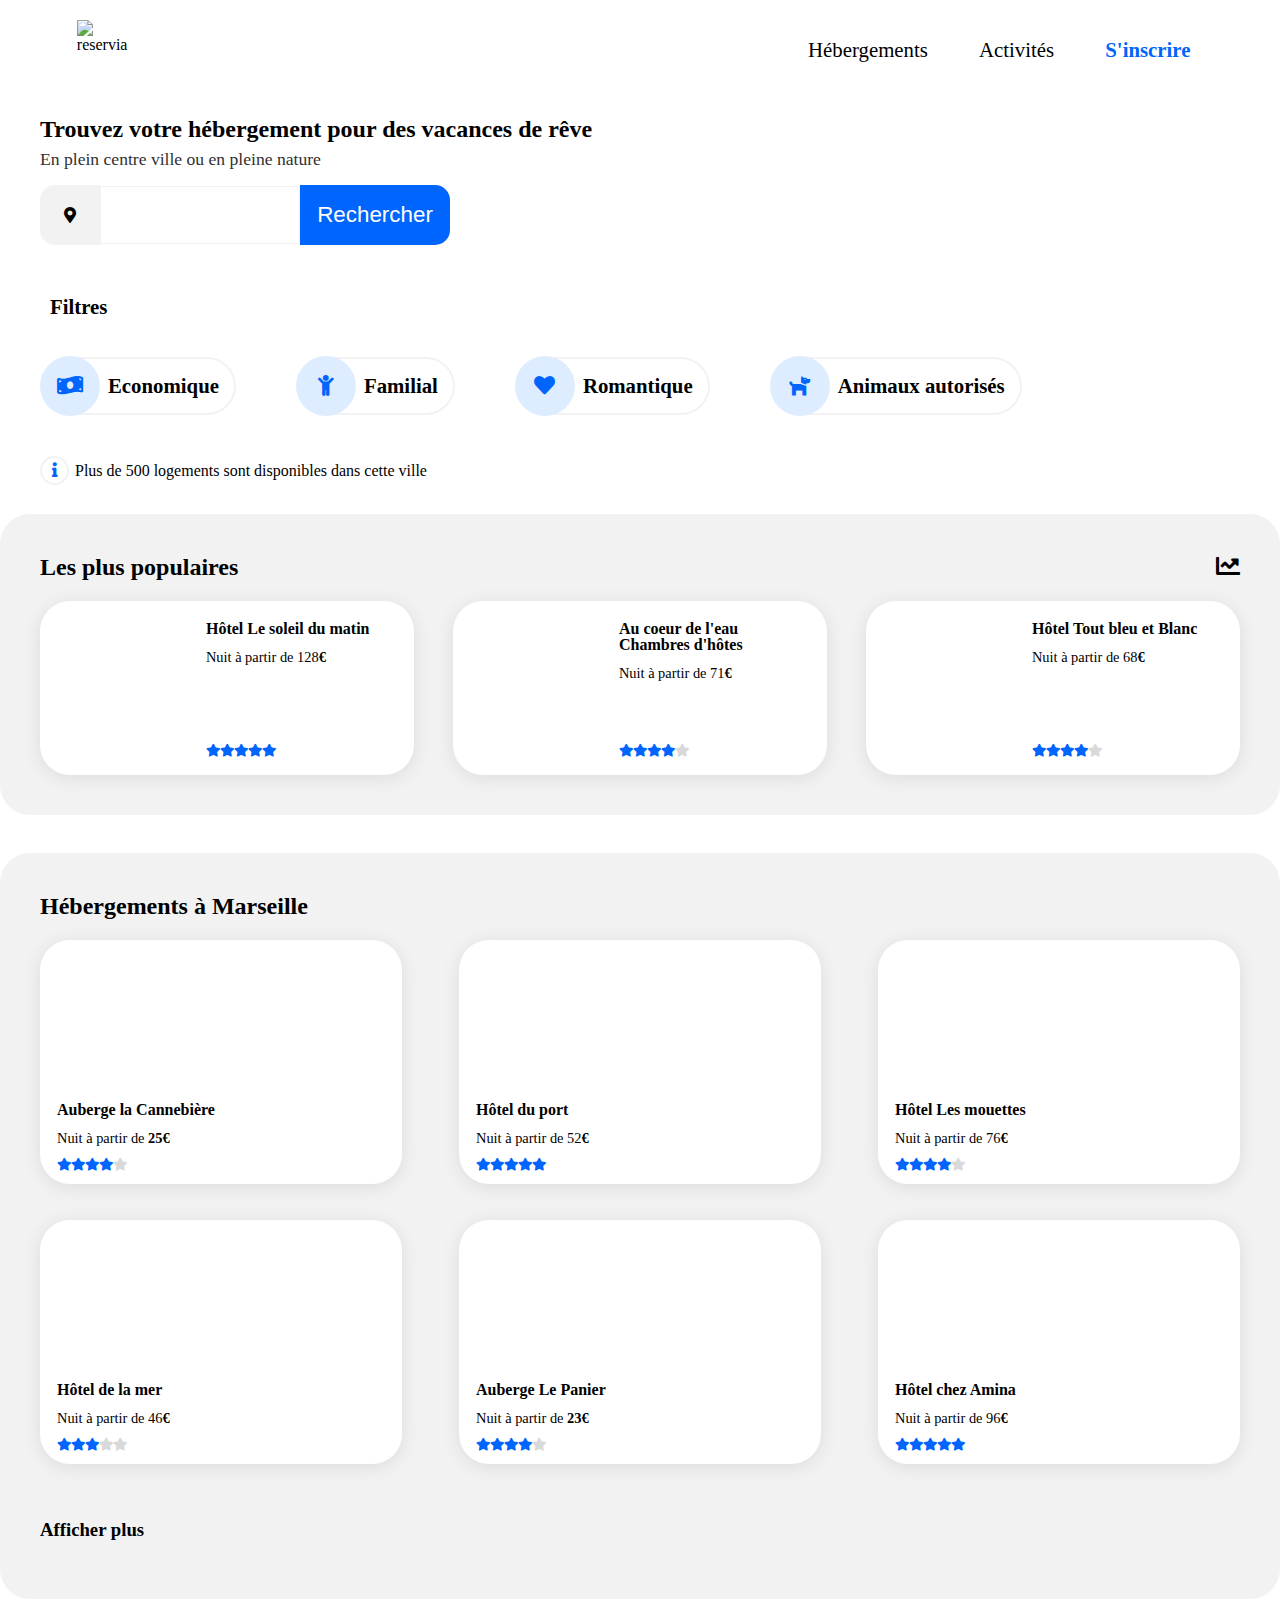
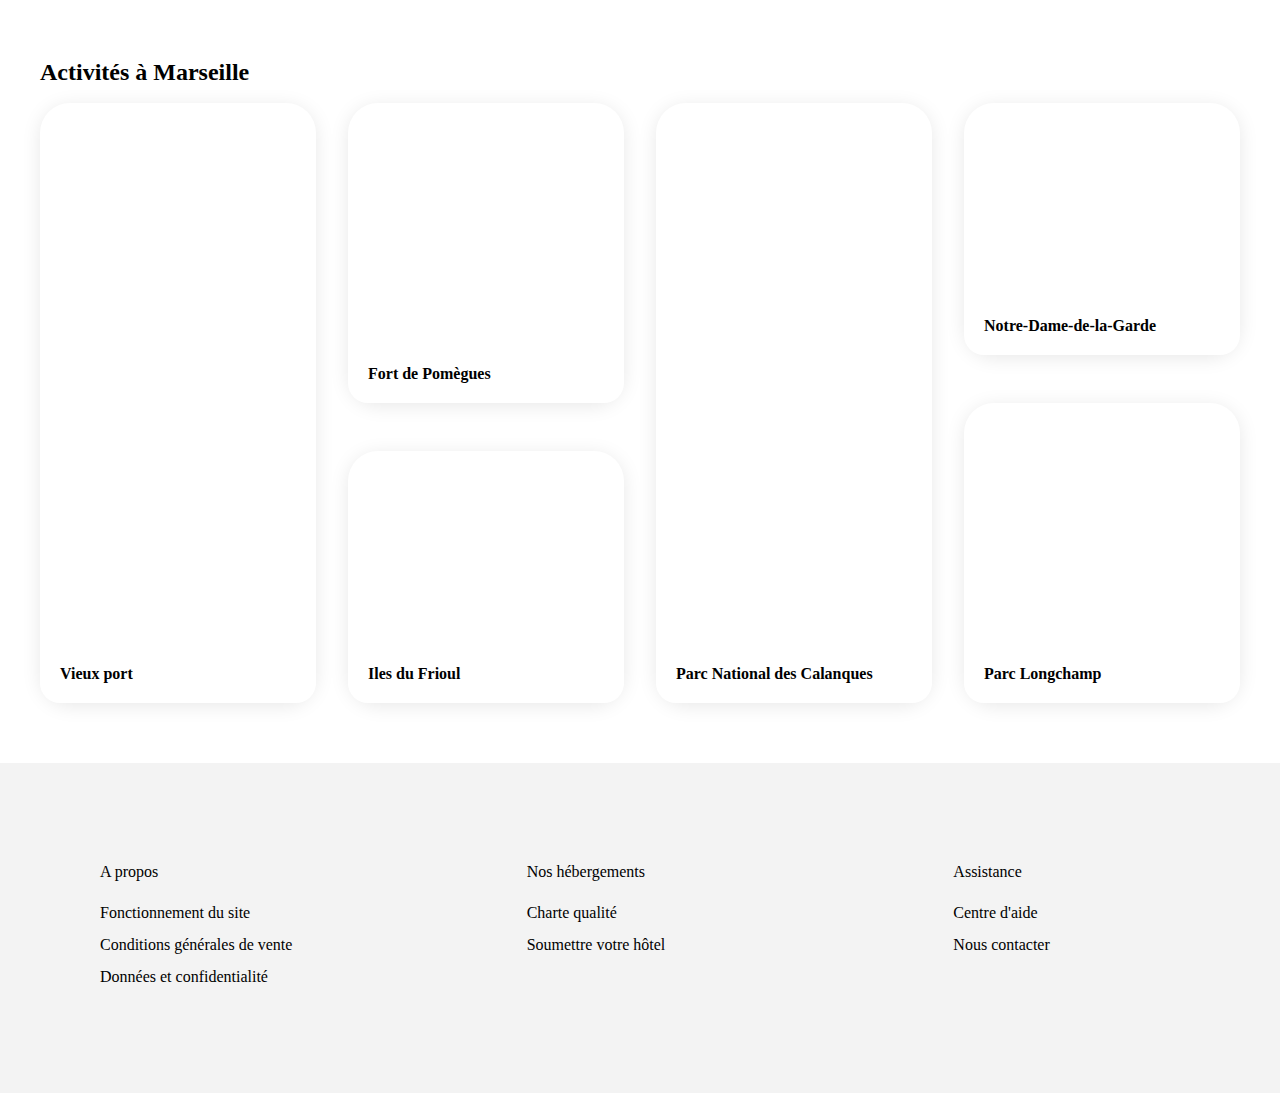
==== commit 381f7c8f: "Suite test W3C" ====
--- a/index.html
+++ b/index.html
@@ -228,35 +228,35 @@
             <section class="act-mars">
                 <article id="bck-img-act-1" class="art-act">
                     <div class="description-activites">
-                        <p>Vieux port</p>
+                        <h2>Vieux port</h2>
                     </div>
                 </article>
                 <article class="art-act-demi">
                     <div id="bck-img-act-2" class="act-demi-1">
                         <div class="description-activites">
-                            <p>Fort de Pomègues</p>
+                            <h2>Fort de Pomègues</h2>
                         </div>
                 </div>
                 <div id="bck-img-act-3" class="act-demi-2">
                     <div class="description-activites">
-                        <p>Iles du Frioul</p>
+                        <h3>Iles du Frioul</h3>
                     </div>
                 </div>
                 </article>
                 <article id="bck-img-act-4" class="art-act">
                     <div class="description-activites">
-                        <p>Parc National des Calanques</p>
+                        <h2>Parc National des Calanques</h2>
                     </div>
                 </article>
                 <article class="art-act-demi">
                     <div id="bck-img-act-5" class="act-demi-2-2">
                         <div class="description-activites">
-                            <p>Notre-Dame-de-la-Garde</p>
+                            <h2>Notre-Dame-de-la-Garde</h2>
                         </div>
                     </div>
                     <div id="bck-img-act-6" class="act-demi-1-2">
                         <div class="description-activites">
-                            <p>Parc Longchamp</p>
+                            <h3>Parc Longchamp</h3>
                         </div>
                     </div>
                 </article>
--- a/style.css
+++ b/style.css
@@ -491,7 +491,7 @@
     border-bottom-left-radius: 20px;
 }
 
-.description-activites p{
+.description-activites h2, .description-activites h3 {
     font-size: 1em;
     margin: 0;
 }
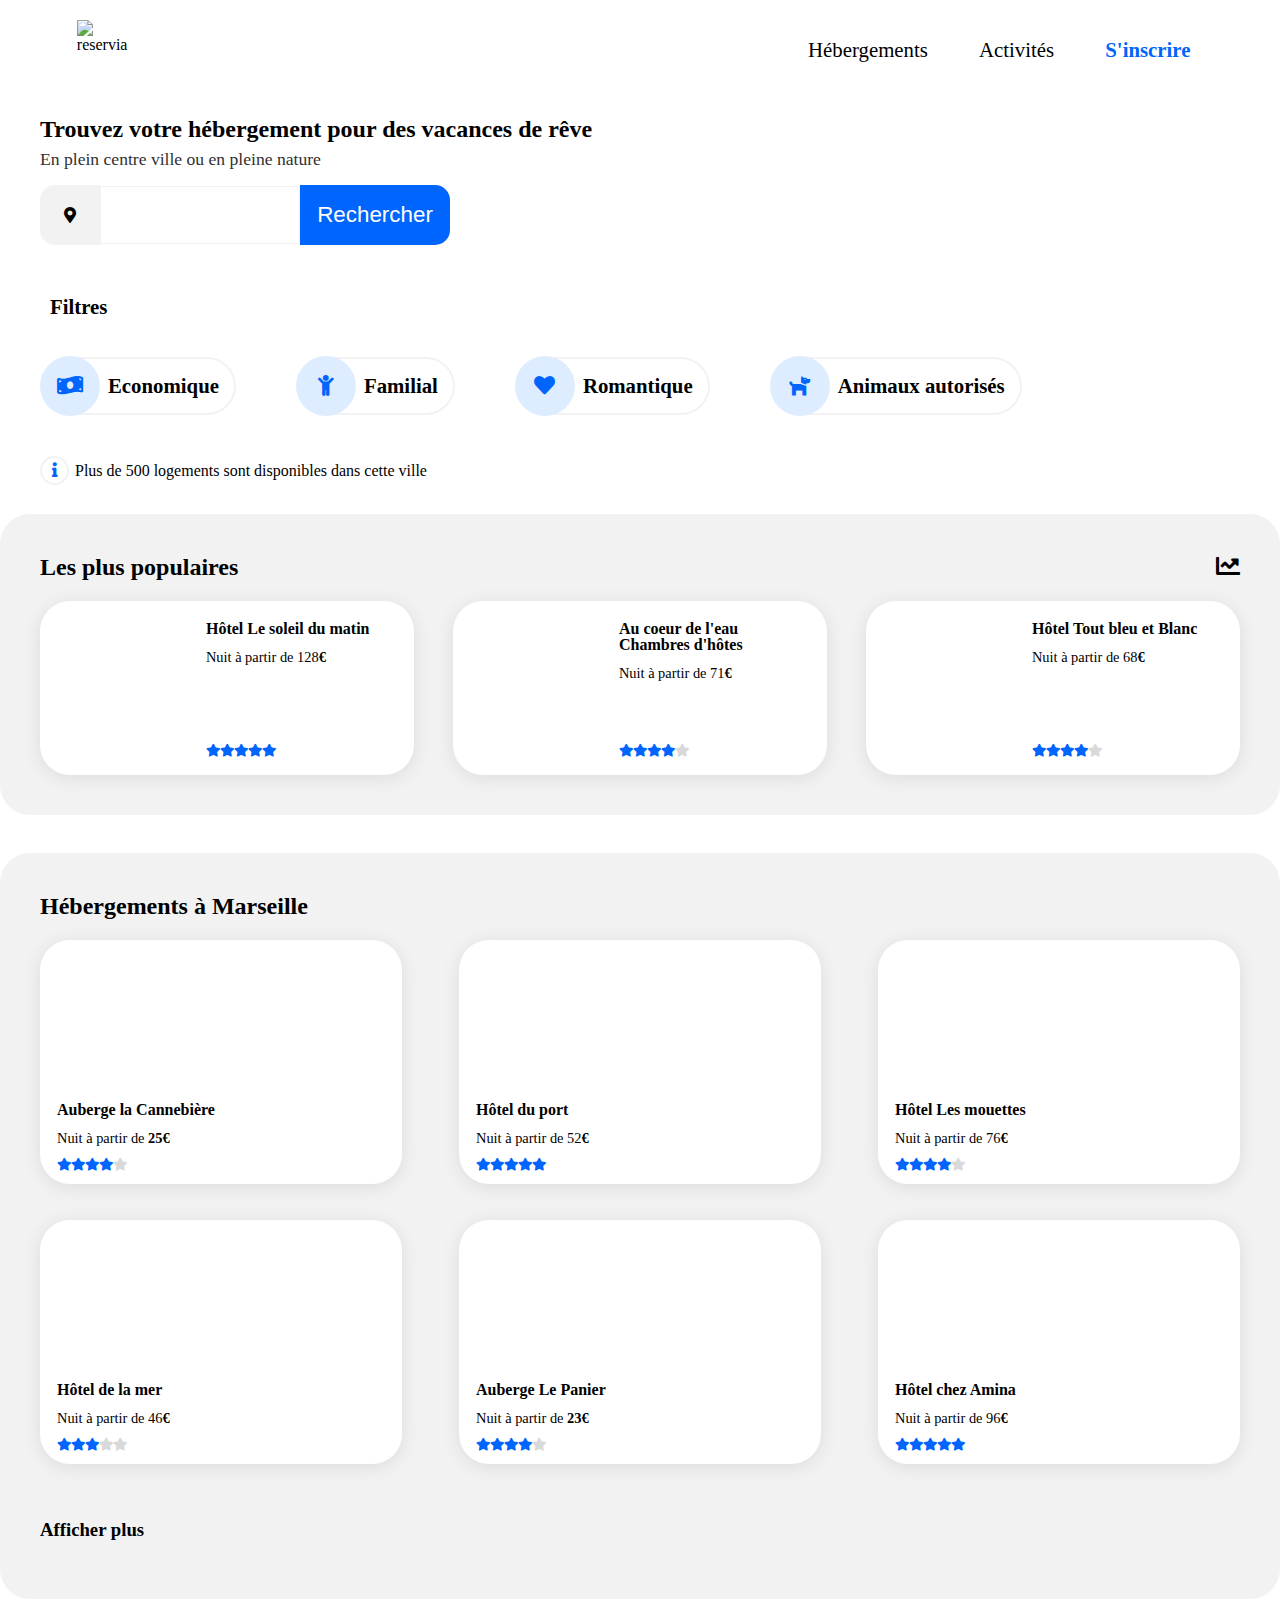
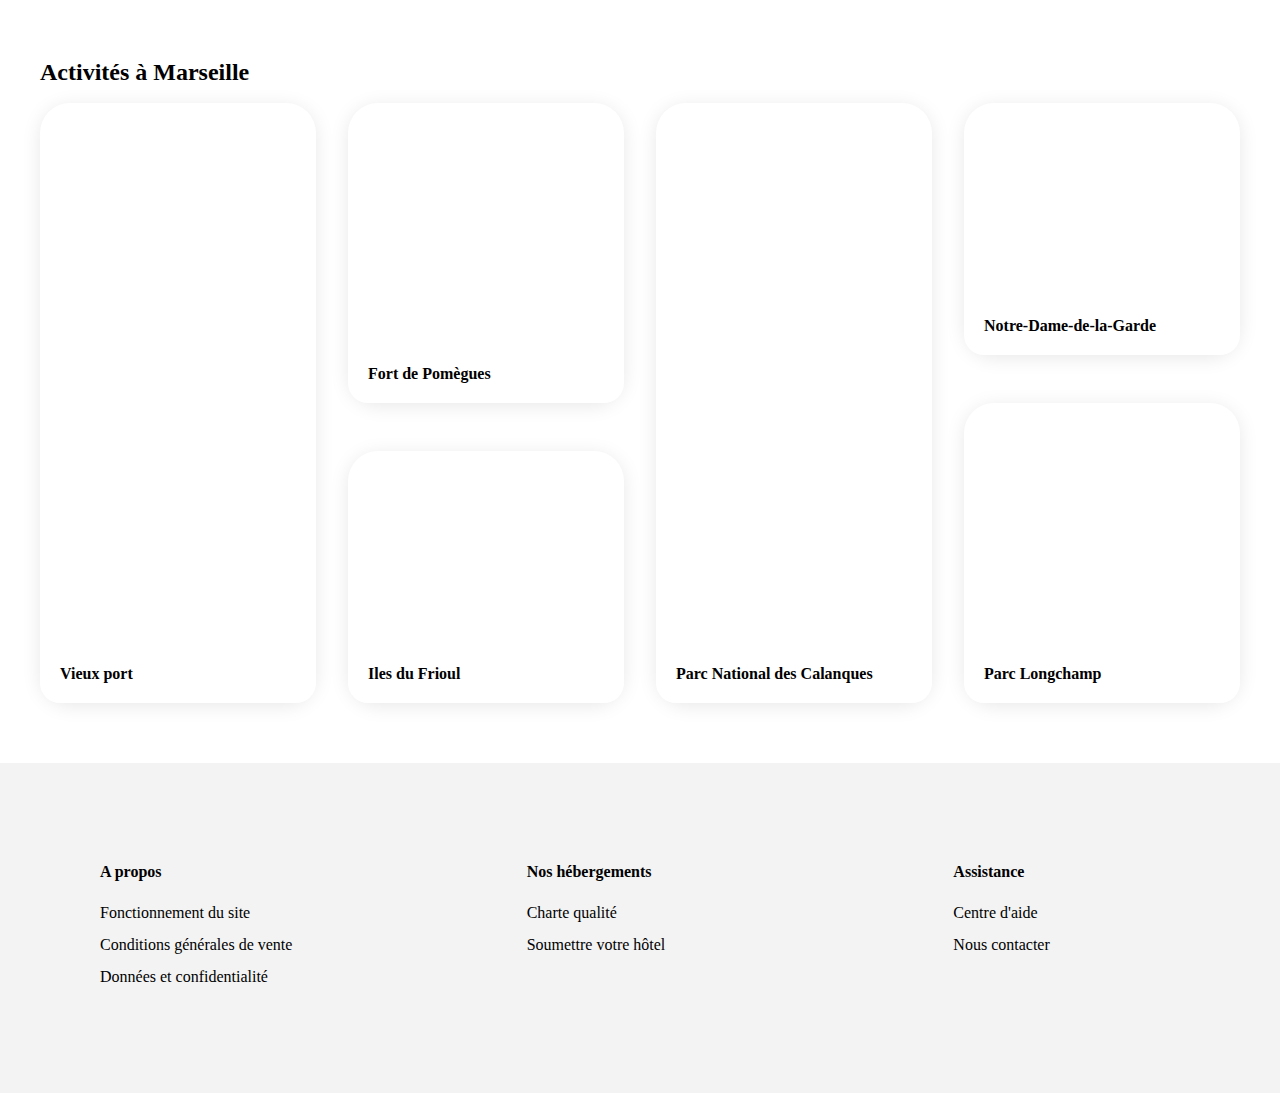
==== commit 9cd8fb45: "Suite correction WC" ====
--- a/index.html
+++ b/index.html
@@ -226,6 +226,7 @@
             <h1 id="title-act-mars">Activités à Marseille</h1>
             <!--Début activités-->
             <section class="act-mars">
+                <h2 id="empty-title">empty-title</h2>
                 <article id="bck-img-act-1" class="art-act">
                     <div class="description-activites">
                         <h2>Vieux port</h2>
--- a/style.css
+++ b/style.css
@@ -433,6 +433,10 @@
   margin-top: 5%;  
 }
 
+#empty-title {
+    display:none !important;
+}
+
 .art-act {
     height:600px;
     display: flex;
@@ -494,6 +498,7 @@
 .description-activites h2, .description-activites h3 {
     font-size: 1em;
     margin: 0;
+    font-weight: bold;;
 }
 
 .art-act-demi {
@@ -584,6 +589,7 @@
 
 footer p {
     margin-top: 0;
+    font-weight: bold;
 }
 
 ul, li {
